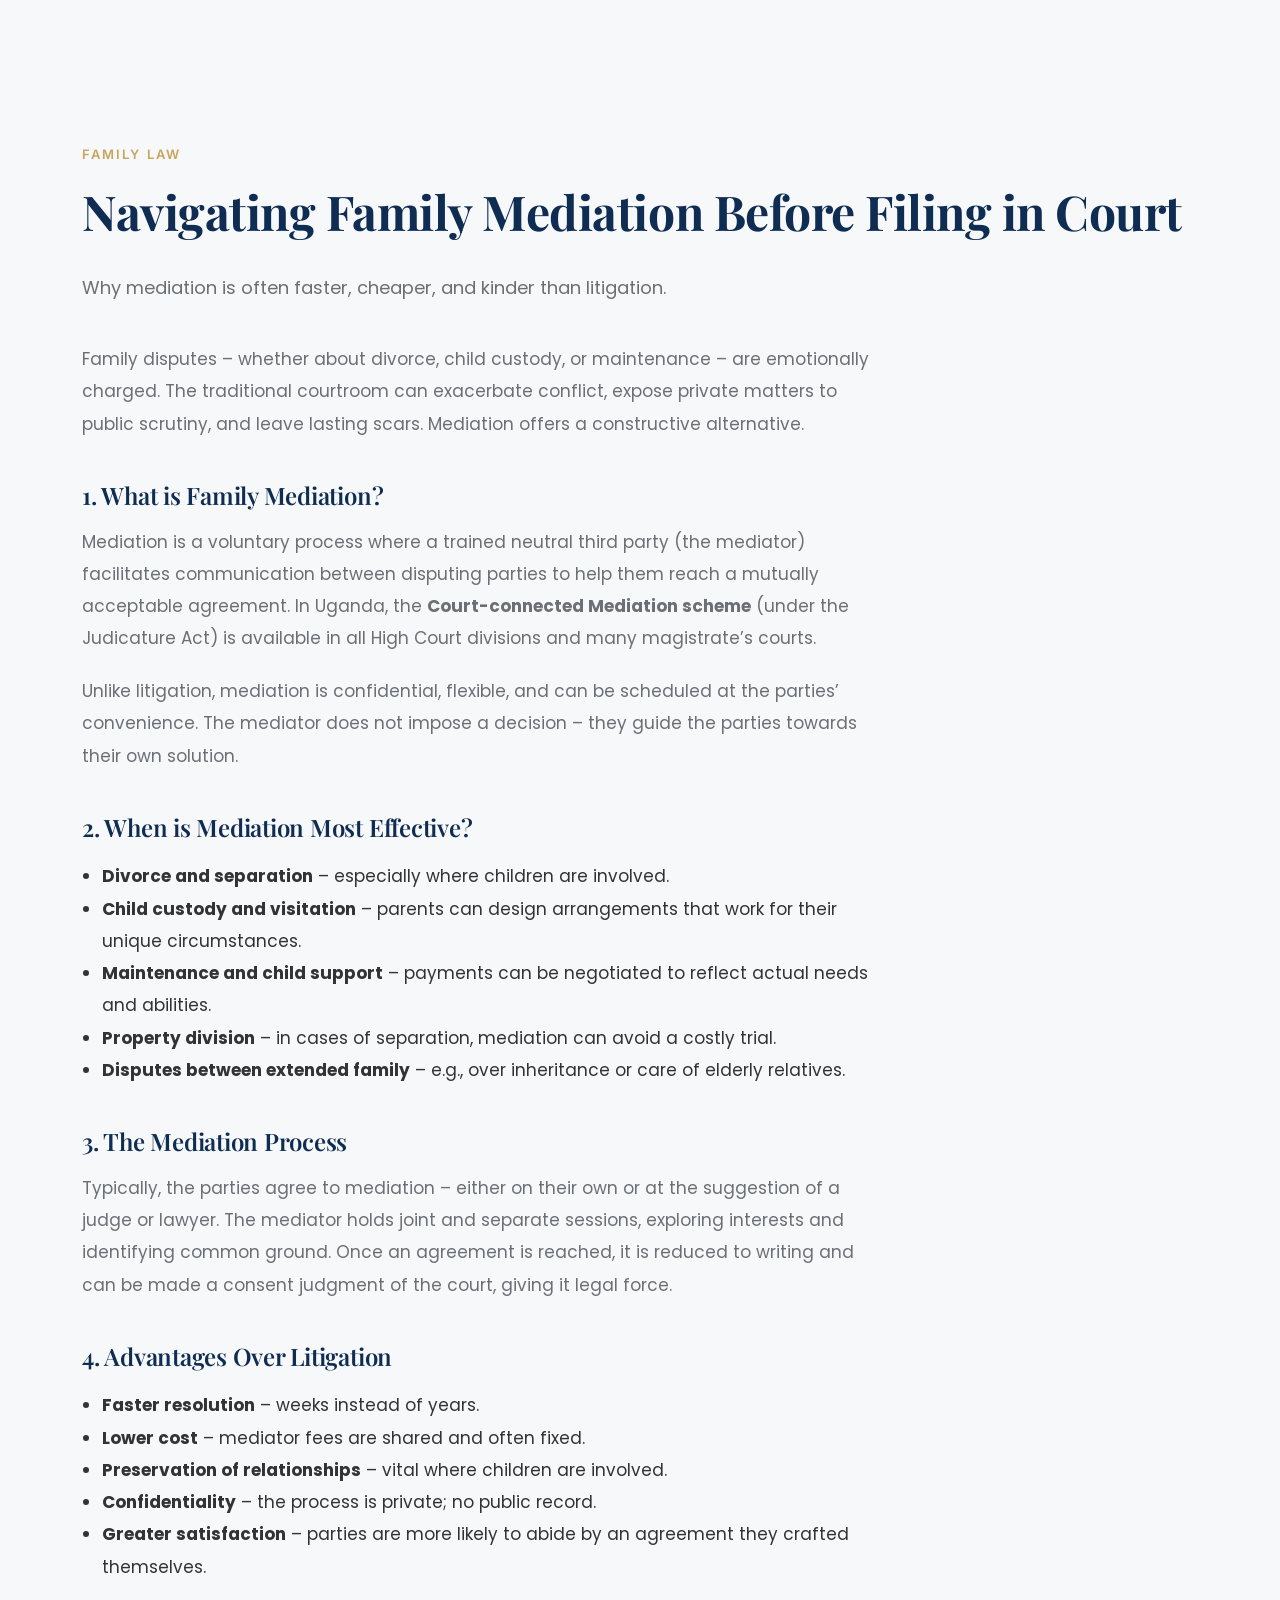
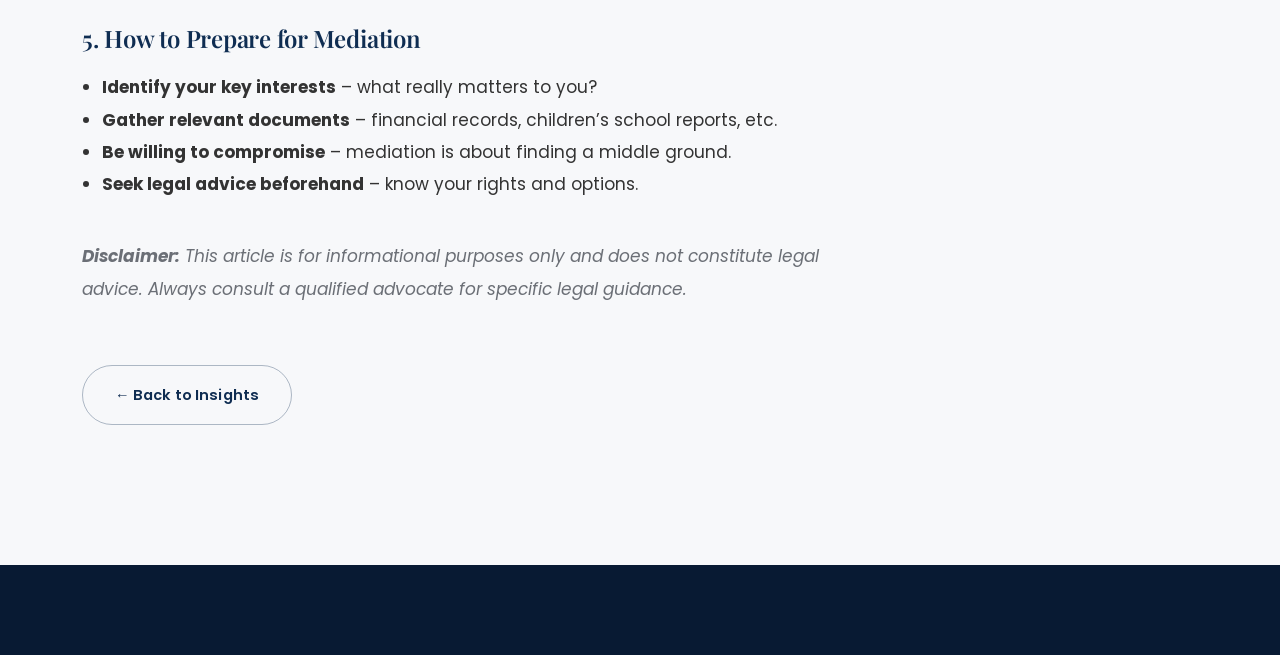
==== family-mediation.html @ be6ef664 "dealing with cache" ====
<!doctype html>
<html lang="en" data-theme="light">
  <head>
    <meta charset="UTF-8" />
    <meta name="viewport" content="width=device-width, initial-scale=1.0" />
    <title>Family Mediation in Uganda | Julient Tuhaise</title>
    <meta
      name="description"
      content="Why family mediation is often faster, cheaper, and kinder than litigation – insights from the Uganda Court-connected Mediation scheme."
    />

    <!-- Same head and CSS links -->
    <link rel="preconnect" href="https://fonts.googleapis.com" />
    <link rel="preconnect" href="https://fonts.gstatic.com" crossorigin />
    <link href="https://fonts.googleapis.com/css2?family=Playfair+Display:ital,wght@0,500;0,600;0,700;1,500&family=Poppins:wght@300;400;500;600;700&family=Inter:wght@500;600;700&display=swap" rel="stylesheet" />
    <link rel="stylesheet" href="css/style.css" />
    <link rel="stylesheet" href="css/animations.css" />
    <link rel="stylesheet" href="css/responsive.css" />
  </head>
  <body>
    <!-- Same header as index (copy from land-succession.html) -->
    <header class="site-header" id="siteHeader">
      <!-- ... same as previous pages ... -->
    </header>

    <main>
      <section class="section" style="padding-top: 140px;">
        <div class="container">
          <p class="eyebrow">Family Law</p>
          <h1 class="section-title">Navigating Family Mediation Before Filing in Court</h1>
          <p class="section-sub" style="max-width: 800px;">
            Why mediation is often faster, cheaper, and kinder than litigation.
          </p>

          <div style="max-width: 800px; margin: 40px 0; font-size: 17px; line-height: 1.9;">
            <p>
              Family disputes – whether about divorce, child custody, or maintenance – are emotionally charged. The traditional courtroom can exacerbate conflict, expose private matters to public scrutiny, and leave lasting scars. Mediation offers a constructive alternative.
            </p>

            <h2 style="font-size: 24px; margin-top: 40px;">1. What is Family Mediation?</h2>
            <p>
              Mediation is a voluntary process where a trained neutral third party (the mediator) facilitates communication between disputing parties to help them reach a mutually acceptable agreement. In Uganda, the <strong>Court-connected Mediation scheme</strong> (under the Judicature Act) is available in all High Court divisions and many magistrate’s courts.
            </p>
            <p>
              Unlike litigation, mediation is confidential, flexible, and can be scheduled at the parties’ convenience. The mediator does not impose a decision – they guide the parties towards their own solution.
            </p>

            <h2 style="font-size: 24px; margin-top: 40px;">2. When is Mediation Most Effective?</h2>
            <ul style="padding-left: 20px;">
              <li><strong>Divorce and separation</strong> – especially where children are involved.</li>
              <li><strong>Child custody and visitation</strong> – parents can design arrangements that work for their unique circumstances.</li>
              <li><strong>Maintenance and child support</strong> – payments can be negotiated to reflect actual needs and abilities.</li>
              <li><strong>Property division</strong> – in cases of separation, mediation can avoid a costly trial.</li>
              <li><strong>Disputes between extended family</strong> – e.g., over inheritance or care of elderly relatives.</li>
            </ul>

            <h2 style="font-size: 24px; margin-top: 40px;">3. The Mediation Process</h2>
            <p>
              Typically, the parties agree to mediation – either on their own or at the suggestion of a judge or lawyer. The mediator holds joint and separate sessions, exploring interests and identifying common ground. Once an agreement is reached, it is reduced to writing and can be made a consent judgment of the court, giving it legal force.
            </p>

            <h2 style="font-size: 24px; margin-top: 40px;">4. Advantages Over Litigation</h2>
            <ul style="padding-left: 20px;">
              <li><strong>Faster resolution</strong> – weeks instead of years.</li>
              <li><strong>Lower cost</strong> – mediator fees are shared and often fixed.</li>
              <li><strong>Preservation of relationships</strong> – vital where children are involved.</li>
              <li><strong>Confidentiality</strong> – the process is private; no public record.</li>
              <li><strong>Greater satisfaction</strong> – parties are more likely to abide by an agreement they crafted themselves.</li>
            </ul>

            <h2 style="font-size: 24px; margin-top: 40px;">5. How to Prepare for Mediation</h2>
            <ul style="padding-left: 20px;">
              <li><strong>Identify your key interests</strong> – what really matters to you?</li>
              <li><strong>Gather relevant documents</strong> – financial records, children’s school reports, etc.</li>
              <li><strong>Be willing to compromise</strong> – mediation is about finding a middle ground.</li>
              <li><strong>Seek legal advice beforehand</strong> – know your rights and options.</li>
            </ul>

            <p style="margin-top: 40px; font-style: italic;">
              <strong>Disclaimer:</strong> This article is for informational purposes only and does not constitute legal advice. Always consult a qualified advocate for specific legal guidance.
            </p>
          </div>

          <a href="index.html#insights" class="btn btn-outline" style="margin-top: 20px;">&larr; Back to Insights</a>
        </div>
      </section>
    </main>

    <!-- Same footer as index -->
    <footer class="site-footer">
      <!-- ... copy from land-succession.html ... -->
    </footer>

    <script src="js/app.js"></script>
    <script src="js/animations.js"></script>
    <script>
      document.getElementById("year").textContent = new Date().getFullYear();
    </script>
  </body>
</html>
---- css/style.css ----
/* ==========================================================================
   Josephine Nabirye Advocates — Design Tokens & Base
   ========================================================================== */

:root {
  /* Brand palette */
  --navy: #0f2d52;
  --navy-dark: #081a33;
  --navy-soft: #1c3d68;
  --gold: #c8a45d;
  --gold-light: #e3c98f;
  --white: #ffffff;
  --bg: #f7f8fa;
  --bg-alt: #efebe3;
  --text: #333333;
  --text-light: #6b6f76;
  --success: #2e7d32;

  --shadow-sm: 0 2px 10px rgba(15, 45, 82, 0.06);
  --shadow-md: 0 12px 30px rgba(15, 45, 82, 0.1);
  --shadow-lg: 0 24px 60px rgba(15, 45, 82, 0.16);

  --radius-sm: 6px;
  --radius-md: 12px;
  --radius-lg: 22px;

  --font-display: "Playfair Display", "Georgia", serif;
  --font-body: "Poppins", "Helvetica Neue", sans-serif;
  --font-num: "Inter", sans-serif;

  --ease: cubic-bezier(0.22, 0.61, 0.36, 1);
  --header-h: 84px;
}

[data-theme="dark"] {
  --navy: #0d1b2f;
  --bg: #0d1117;
  --bg-alt: #131a24;
  --white: #161c26;
  --text: #dfe3e8;
  --text-light: #97a0ab;
  --shadow-sm: 0 2px 10px rgba(0, 0, 0, 0.35);
  --shadow-md: 0 12px 30px rgba(0, 0, 0, 0.4);
  --shadow-lg: 0 24px 60px rgba(0, 0, 0, 0.5);
}

* {
  box-sizing: border-box;
}
html {
  scroll-behavior: smooth;
}

body {
  margin: 0;
  background: var(--bg);
  color: var(--text);
  font-family: var(--font-body);
  font-weight: 400;
  line-height: 1.8;
  -webkit-font-smoothing: antialiased;
  transition:
    background 0.35s var(--ease),
    color 0.35s var(--ease);
}

img {
  max-width: 100%;
  display: block;
}

a {
  color: inherit;
  text-decoration: none;
}

h1,
h2,
h3,
h4 {
  font-family: var(--font-display);
  color: var(--navy);
  margin: 0 0 0.6em;
  line-height: 1.3;
  font-weight: 600;
  letter-spacing: -0.01em;
}

[data-theme="dark"] h1,
[data-theme="dark"] h2,
[data-theme="dark"] h3,
[data-theme="dark"] h4 {
  color: var(--gold-light);
}

p {
  margin: 0 0 1.2em;
  color: var(--text-light);
  font-weight: 400;
}

.container {
  max-width: 1180px;
  margin: 0 auto;
  padding: 0 32px;
}

section.section {
  padding: 140px 0;
  position: relative;
}

.section-alt {
  background: var(--bg-alt);
}

.eyebrow {
  display: inline-block;
  font-family: var(--font-num);
  font-size: 13px;
  letter-spacing: 0.16em;
  text-transform: uppercase;
  color: var(--gold);
  font-weight: 600;
  margin-bottom: 14px;
}

.section-title {
  font-size: clamp(32px, 3.8vw, 48px);
  font-weight: 700;
}
.section-sub {
  max-width: 680px;
  font-size: 18px;
  line-height: 1.75;
}

.center {
  text-align: center;
  margin-left: auto;
  margin-right: auto;
}

/* ============ Buttons ============ */
.btn {
  display: inline-flex;
  align-items: center;
  justify-content: center;
  gap: 8px;
  padding: 16px 32px;
  border-radius: 999px;
  font-family: var(--font-body);
  font-weight: 600;
  font-size: 14.5px;
  letter-spacing: 0.01em;
  border: 1px solid transparent;
  cursor: pointer;
  transition:
    transform 0.3s var(--ease),
    box-shadow 0.3s var(--ease),
    background 0.3s var(--ease),
    color 0.3s var(--ease);
  position: relative;
  overflow: hidden;
}
.btn-gold {
  background: linear-gradient(135deg, #d4b469, var(--gold-light));
  color: var(--navy-dark);
  box-shadow: 0 4px 16px rgba(200, 164, 93, 0.28);
}
.btn-gold:hover {
  transform: translateY(-3px);
  box-shadow: 0 8px 28px rgba(200, 164, 93, 0.36);
}
.btn-outline {
  background: transparent;
  border-color: rgba(15, 45, 82, 0.32);
  color: var(--navy);
}
[data-theme="dark"] .btn-outline {
  color: var(--gold-light);
  border-color: rgba(200, 164, 93, 0.5);
}
.btn-outline:hover {
  border-color: #d4b469;
  color: #d4b469;
  transform: translateY(-3px);
  background: rgba(212, 180, 105, 0.08);
}
.btn-ghost {
  background: transparent;
  color: var(--text-light);
  border: none;
}
.btn-small {
  padding: 10px 20px;
  font-size: 13px;
}
.btn-full {
  width: 100%;
}

/* ripple */
.btn::after {
  content: "";
  position: absolute;
  width: 10px;
  height: 10px;
  background: rgba(255, 255, 255, 0.5);
  border-radius: 50%;
  transform: scale(0);
  opacity: 0;
  top: var(--ry, 50%);
  left: var(--rx, 50%);
  translate: -50% -50%;
}
.btn:active::after {
  transform: scale(18);
  opacity: 1;
  transition: 0s;
}
.btn::after {
  transition:
    transform 0.6s var(--ease),
    opacity 0.6s var(--ease);
}

/* ============ Placeholder imagery (fallback) ============ */
.img-placeholder {
  position: relative;
  background:
    repeating-linear-gradient(
      135deg,
      rgba(15, 45, 82, 0.05) 0 12px,
      rgba(15, 45, 82, 0.02) 12px 24px
    ),
    var(--white);
  border: 1px dashed rgba(15, 45, 82, 0.22);
  border-radius: var(--radius-md);
  display: flex;
  align-items: center;
  justify-content: center;
  color: rgba(15, 45, 82, 0.32);
  overflow: hidden;
  min-height: 160px;
}
[data-theme="dark"] .img-placeholder {
  border-color: rgba(200, 164, 93, 0.28);
  color: rgba(200, 164, 93, 0.35);
}
.img-placeholder::before {
  content: attr(data-label);
  position: absolute;
  bottom: 10px;
  left: 12px;
  right: 12px;
  font-family: var(--font-num);
  font-size: 11px;
  letter-spacing: 0.04em;
  color: rgba(15, 45, 82, 0.55);
  background: rgba(255, 255, 255, 0.75);
  padding: 4px 8px;
  border-radius: 4px;
  backdrop-filter: blur(3px);
}
[data-theme="dark"] .img-placeholder::before {
  background: rgba(0, 0, 0, 0.45);
  color: var(--gold-light);
}

/* ============ Preloader ============ */
.preloader {
  position: fixed;
  inset: 0;
  z-index: 9999;
  background: var(--navy);
  display: flex;
  flex-direction: column;
  align-items: center;
  justify-content: center;
  gap: 22px;
  transition:
    opacity 0.6s var(--ease),
    visibility 0.6s var(--ease);
}
.preloader.hidden {
  opacity: 0;
  visibility: hidden;
  pointer-events: none;
}
.seal-ring {
  stroke-dasharray: 330;
  stroke-dashoffset: 330;
  animation: draw 1.6s var(--ease) forwards;
}
.seal-ring-inner {
  stroke-dasharray: 264;
  stroke-dashoffset: 264;
  animation: draw 1.6s var(--ease) 0.3s forwards;
}
.seal-mono {
  fill: var(--gold);
  font-family: var(--font-display);
  font-size: 26px;
}
@keyframes draw {
  to {
    stroke-dashoffset: 0;
  }
}
.preloader-label {
  color: var(--gold-light);
  font-family: var(--font-num);
  font-size: 12px;
  letter-spacing: 0.22em;
  text-transform: uppercase;
  margin: 0;
}

/* ============ Custom cursor ============ */
.cursor-dot,
.cursor-ring {
  position: fixed;
  top: 0;
  left: 0;
  pointer-events: none;
  z-index: 9998;
  border-radius: 50%;
  transform: translate(-50%, -50%);
}
.cursor-dot {
  width: 6px;
  height: 6px;
  background: var(--gold);
}
.cursor-ring {
  width: 32px;
  height: 32px;
  border: 1px solid var(--gold);
  transition:
    width 0.2s var(--ease),
    height 0.2s var(--ease),
    opacity 0.2s var(--ease);
  opacity: 0.6;
}
.cursor-ring.grow {
  width: 54px;
  height: 54px;
  opacity: 0.9;
}
@media (hover: none), (pointer: coarse) {
  .cursor-dot,
  .cursor-ring {
    display: none;
  }
}

/* ============ Scroll progress ============ */
.scroll-progress {
  position: fixed;
  top: 0;
  left: 0;
  height: 3px;
  width: 0%;
  background: linear-gradient(90deg, var(--gold), var(--gold-light));
  z-index: 9997;
}

/* ============ Cookie banner ============ */
.cookie-banner {
  position: fixed;
  bottom: 24px;
  left: 24px;
  right: 24px;
  max-width: 460px;
  background: var(--navy);
  color: #dfe6ef;
  padding: 20px 22px;
  border-radius: var(--radius-md);
  box-shadow: var(--shadow-lg);
  z-index: 9500;
  transform: translateY(140%);
  transition: transform 0.5s var(--ease);
}
.cookie-banner.show {
  transform: translateY(0);
}
.cookie-banner p {
  color: #c6d0dc;
  font-size: 13.5px;
  margin-bottom: 14px;
}
.cookie-actions {
  display: flex;
  gap: 10px;
  justify-content: flex-end;
}
.cookie-actions .btn-ghost {
  color: #9fb0c4;
}

/* ============ Header ============ */
.site-header {
  position: fixed;
  top: 0;
  left: 0;
  right: 0;
  z-index: 900;
  background: transparent;
  transition:
    background 0.4s var(--ease),
    box-shadow 0.4s var(--ease),
    padding 0.4s var(--ease);
  padding: 14px 0;
}
.site-header.scrolled {
  background: rgba(247, 248, 250, 0.72);
  backdrop-filter: blur(14px) saturate(160%);
  -webkit-backdrop-filter: blur(14px) saturate(160%);
  box-shadow: 0 1px 0 rgba(15, 45, 82, 0.08);
  padding: 8px 0;
}
[data-theme="dark"] .site-header.scrolled {
  background: rgba(13, 17, 23, 0.72);
}

.header-inner {
  display: flex;
  align-items: center;
  justify-content: space-between;
  gap: 20px;
}
.brand {
  display: flex;
  align-items: center;
  gap: 12px;
}
.brand-mono {
  fill: var(--navy);
  font-family: var(--font-display);
  font-size: 12px;
}
.brand-text {
  display: flex;
  flex-direction: column;
  line-height: 1.25;
}
.brand-text strong {
  font-family: var(--font-display);
  font-size: 17px;
  color: var(--navy);
}
[data-theme="dark"] .brand-text strong {
  color: var(--gold-light);
}
.brand-text em {
  font-style: normal;
  font-size: 11px;
  letter-spacing: 0.06em;
  color: var(--gold);
  text-transform: uppercase;
}

.main-nav ul {
  display: flex;
  gap: 28px;
  list-style: none;
  margin: 0;
  padding: 0;
}
.nav-link {
  font-size: 14px;
  font-weight: 500;
  color: var(--navy);
  position: relative;
  padding: 6px 0;
}
[data-theme="dark"] .nav-link {
  color: #dfe6ef;
}
.nav-link::after {
  content: "";
  position: absolute;
  left: 0;
  bottom: 0;
  height: 2px;
  width: 0;
  background: var(--gold);
  transition: width 0.3s var(--ease);
}
.nav-link:hover::after,
.nav-link.active::after {
  width: 100%;
}
.nav-link.active {
  color: var(--gold);
}

.header-actions {
  display: flex;
  align-items: center;
  gap: 14px;
}
.theme-toggle {
  background: none;
  border: 1px solid rgba(15, 45, 82, 0.2);
  color: var(--navy);
  width: 38px;
  height: 38px;
  border-radius: 50%;
  cursor: pointer;
  display: flex;
  align-items: center;
  justify-content: center;
  transition:
    border-color 0.3s,
    color 0.3s;
}
[data-theme="dark"] .theme-toggle {
  color: var(--gold-light);
  border-color: rgba(200, 164, 93, 0.35);
}
.theme-toggle:hover {
  border-color: var(--gold);
  color: var(--gold);
}
.icon-moon {
  display: none;
}
[data-theme="dark"] .icon-sun {
  display: none;
}
[data-theme="dark"] .icon-moon {
  display: block;
}

.nav-toggle {
  display: none;
  width: 34px;
  height: 26px;
  background: none;
  border: none;
  cursor: pointer;
  flex-direction: column;
  justify-content: space-between;
  padding: 0;
}
.nav-toggle span {
  display: block;
  height: 2px;
  background: var(--navy);
  border-radius: 2px;
  transition:
    transform 0.3s var(--ease),
    opacity 0.3s var(--ease);
}
[data-theme="dark"] .nav-toggle span {
  background: var(--gold-light);
}

/* ============ Hero ============ */
.hero {
  position: relative;
  min-height: 100vh;
  display: flex;
  flex-direction: column;
  justify-content: center;
  padding-top: var(--header-h);
  overflow: hidden;
  background: var(--navy);
}
.hero-bg {
  position: absolute;
  inset: 0;
  z-index: 0;
}
.hero-bg canvas {
  width: 100%;
  height: 100%;
  display: block;
}
.hero-bg-gradient {
  position: absolute;
  inset: 0;
  background: linear-gradient(
    180deg,
    rgba(8, 26, 51, 0.35) 0%,
    rgba(8, 26, 51, 0.85) 70%,
    var(--navy-dark) 100%
  );
}
.hero-inner {
  position: relative;
  z-index: 1;
  display: grid;
  grid-template-columns: 1.15fr 0.85fr;
  gap: 70px;
  align-items: center;
  padding-top: 50px;
  padding-bottom: 100px;
}
.hero-copy .eyebrow {
  color: var(--gold-light);
}
.hero-title {
  color: var(--white);
  font-size: clamp(40px, 5.5vw, 64px);
  margin-bottom: 28px;
  line-height: 1.25;
  font-weight: 700;
}
.hero-title .line {
  display: block;
}
.hero-title em {
  color: #f0d99a;
  font-style: italic;
  font-weight: 700;
}
.hero-sub {
  color: #d9e2eb;
  max-width: 520px;
  font-size: 18px;
  line-height: 1.8;
}
.hero-actions {
  display: flex;
  gap: 18px;
  margin-top: 38px;
  flex-wrap: wrap;
}
.hero-actions .btn-outline {
  color: var(--white);
  border-color: rgba(255, 255, 255, 0.35);
}
.hero-actions .btn-outline:hover {
  color: var(--gold);
  border-color: var(--gold);
}

.hero-portrait {
  position: relative;
  display: flex;
  justify-content: center;
}
.portrait-frame {
  width: 100%;
  max-width: 340px;
  aspect-ratio: 4/5;
  border-radius: var(--radius-lg);
  padding: 10px;
  background: linear-gradient(
    160deg,
    rgba(255, 255, 255, 0.16),
    rgba(255, 255, 255, 0.02)
  );
  border: 1px solid rgba(255, 255, 255, 0.18);
  backdrop-filter: blur(6px);
}
.portrait-image {
  width: 100%;
  height: 100%;
  object-fit: cover;
  border-radius: calc(var(--radius-lg) - 8px);
  display: block;
}
.portrait-badge {
  position: absolute;
  bottom: -10px;
  left: -10px;
  background: var(--white);
  color: var(--navy);
  border-radius: var(--radius-md);
  padding: 16px 20px;
  box-shadow: var(--shadow-lg);
  display: flex;
  flex-direction: column;
  line-height: 1.1;
}
.badge-num {
  font-family: var(--font-num);
  font-size: 26px;
  font-weight: 700;
  color: var(--gold);
}
.badge-label {
  font-size: 12px;
  color: var(--text-light);
  letter-spacing: 0.02em;
}

.hero-stats {
  position: relative;
  z-index: 1;
  background: var(--navy-dark);
  border-top: 1px solid rgba(255, 255, 255, 0.08);
  border-bottom: 1px solid rgba(255, 255, 255, 0.05);
    box-shadow: inset 0 4px 20px rgba(0, 0, 0, 0.2);
}
.stats-grid {
  display: grid;
  grid-template-columns: repeat(4, 1fr);
  padding: 30px 32px;
  gap: 20px;
}
.stat {
  text-align: center;
}
.stat-num {
  display: block;
  font-family: var(--font-num);
  font-size: clamp(32px, 4.5vw, 44px);
  font-weight: 700;
  color: #f0d99a;
  text-shadow: 0 0 25px rgba(200, 164, 93, 0.12);
  letter-spacing: 0.02em;
}
.stat-label {
  font-size: 13px;
  color: rgba(255, 255, 255, 0.8);
  letter-spacing: 0.05em;
  font-weight: 400;
  margin-top: 4px;
}

.scroll-indicator {
  position: absolute;
  bottom: 96px;
  left: 50%;
  transform: translateX(-50%);
  z-index: 1;
  display: flex;
  flex-direction: column;
  align-items: center;
  gap: 10px;
  color: #cfd9e5;
  font-size: 11px;
  letter-spacing: 0.18em;
  text-transform: uppercase;
}
.scroll-indicator-line {
  width: 1px;
  height: 34px;
  background: linear-gradient(var(--gold), transparent);
  animation: scrollLine 1.8s infinite;
}
@keyframes scrollLine {
  0% {
    opacity: 0;
    transform: scaleY(0.3);
    transform-origin: top;
  }
  50% {
    opacity: 1;
    transform: scaleY(1);
    transform-origin: top;
  }
  100% {
    opacity: 0;
    transform: scaleY(0.3);
    transform-origin: bottom;
  }
}

/* ============ Divider ============ */
.divider {
  padding: 6px 0;
  display: flex;
  justify-content: center;
  background: var(--bg);
}
.divider svg {
  width: 220px;
  height: 22px;
}

/* ============ About ============ */
.about-grid {
  display: grid;
  grid-template-columns: 0.8fr 1.2fr;
  gap: 80px;
  align-items: center;
}
.about-visual {
  position: relative;
}
.about-image {
  width: 100%;
  height: auto;
  aspect-ratio: 4/5;
  object-fit: cover;
  border-radius: var(--radius-lg);
  box-shadow: var(--shadow-md);
}
.about-visual-accent {
  position: absolute;
  width: 70%;
  height: 70%;
  top: -24px;
  right: -24px;
  z-index: -1;
  border: 1.5px solid var(--gold);
  border-radius: var(--radius-lg);
}
.about-values {
  display: flex;
  flex-direction: column;
  gap: 12px;
  margin: 24px 0;
}
.value-pill {
  background: var(--white);
  border-left: 4px solid #d4b469;
  padding: 16px 22px;
  border-radius: var(--radius-sm);
  box-shadow: 0 2px 8px rgba(15, 45, 82, 0.06);
  font-size: 15px;
  color: var(--text);
  line-height: 1.6;
  transition: all 0.3s var(--ease);
}
.value-pill:hover {
  box-shadow: 0 4px 16px rgba(15, 45, 82, 0.1);
  transform: translateX(4px);
}
.value-pill span {
  display: block;
  font-family: var(--font-num);
  font-size: 10.5px;
  letter-spacing: 0.12em;
  text-transform: uppercase;
  color: #d4b469;
  margin-bottom: 6px;
  font-weight: 600;
}

/* Institutional Experience */
.institution-list {
  display: flex;
  flex-wrap: wrap;
  gap: 10px 16px;
  list-style: none;
  padding: 0;
  margin: 20px 0 28px;
}
.institution-list li {
  font-size: 14px;
  font-weight: 500;
  color: var(--text);
  background: var(--white);
  padding: 8px 18px;
  border-radius: 999px;
  border: 1px solid rgba(200, 164, 93, 0.25);
  box-shadow: var(--shadow-sm);
  transition: all 0.2s var(--ease);
}
.institution-list li:hover {
  border-color: var(--gold);
  background: rgba(200, 164, 93, 0.06);
}
[data-theme="dark"] .institution-list li {
  background: rgba(255,255,255,0.06);
  color: #dfe3e8;
}

/* Professional Timeline (clean CV style) */
.about-timeline {
  margin-top: 10px;
  padding-top: 0;
  border-top: none;
}

.timeline-group-title {
  font-family: var(--font-num);
  font-size: 11px;
  letter-spacing: 0.15em;
  text-transform: uppercase;
  color: var(--gold);
  margin: 0 0 14px 0;
  padding-bottom: 8px;
  border-bottom: 1.5px solid rgba(200, 164, 93, 0.25);
  font-weight: 600;
}

.timeline-item {
  display: flex;
  align-items: baseline;
  padding: 11px 0;
  border-bottom: 1px solid rgba(15, 45, 82, 0.06);
}
.timeline-item:last-of-type {
  border-bottom: none;
}

.timeline-year {
  font-family: var(--font-num);
  font-weight: 700;
  font-size: 15px;
  color: var(--gold);
  min-width: 140px;
  flex-shrink: 0;
  letter-spacing: 0.02em;
}
[data-theme="dark"] .timeline-year {
  color: var(--gold-light);
}

.timeline-desc {
  font-size: 15px;
  color: var(--text);
  font-weight: 500;
  line-height: 1.6;
}
[data-theme="dark"] .timeline-desc {
  color: #dfe3e8;
}

@media (max-width: 600px) {
  .timeline-item {
    flex-direction: column;
    align-items: flex-start;
    gap: 3px;
    padding: 14px 0;
  }
  .timeline-year {
    min-width: auto;
    font-size: 14px;
  }
}

/* ============ Practice Areas ============ */
.practice-grid {
  display: grid;
  grid-template-columns: repeat(auto-fit, minmax(260px, 1fr));
  gap: 26px;
  margin-top: 56px;
}
.practice-card {
  background: var(--white);
  border-radius: var(--radius-md);
  padding: 38px 32px;
  box-shadow: 0 2px 12px rgba(15, 45, 82, 0.05);
  border: 1px solid rgba(15, 45, 82, 0.08);
  transition:
    transform 0.3s var(--ease),
    box-shadow 0.3s var(--ease),
    border-color 0.3s var(--ease),
    background 0.3s var(--ease);
}
.practice-card:hover {
  transform: translateY(-6px);
  box-shadow: 0 8px 32px rgba(15, 45, 82, 0.12);
  border-color: rgba(200, 164, 93, 0.35);
  background: rgba(200, 164, 93, 0.02);
}
.practice-icon {
  display: inline-flex;
  width: 56px;
  height: 56px;
  align-items: center;
  justify-content: center;
  border-radius: 50%;
  background: rgba(200, 164, 93, 0.14);
  color: #d4b469;
  margin-bottom: 20px;
  transition: all 0.3s var(--ease);
}
.practice-card:hover .practice-icon {
  background: rgba(200, 164, 93, 0.24);
  transform: scale(1.08);
}
.practice-icon svg {
  width: 26px;
  height: 26px;
}
.practice-card h3 {
  font-size: 20px;
  font-weight: 700;
}
.practice-card p {
  font-size: 15px;
  margin-bottom: 20px;
  line-height: 1.7;
}
.card-link {
  color: var(--navy);
  font-weight: 600;
  font-size: 14px;
  display: inline-flex;
  align-items: center;
  gap: 6px;
}
[data-theme="dark"] .card-link {
  color: var(--gold-light);
}
.card-link span {
  transition: transform 0.3s var(--ease);
}
.card-link:hover span {
  transform: translateX(4px);
}

/* ============ Why choose ============ */
.why-grid {
  display: grid;
  grid-template-columns: repeat(auto-fit, minmax(240px, 1fr));
  gap: 24px;
  margin-top: 50px;
}
.why-card {
  padding: 28px 6px;
  border-bottom: 1px solid rgba(15, 45, 82, 0.1);
}
.why-icon {
  font-family: var(--font-num);
  color: var(--gold);
  font-size: 13px;
  font-weight: 700;
  letter-spacing: 0.08em;
}
.why-card h3 {
  margin-top: 10px;
  font-size: 19px;
}
.why-card p {
  font-size: 14.5px;
  margin-bottom: 0;
}

/* ============ Career Timeline ============ */
.timeline {
  position: relative;
  max-width: 900px;
  margin: 56px auto 0;
}
.timeline::before {
  content: "";
  position: absolute;
  left: 50%;
  top: 0;
  bottom: 0;
  width: 1px;
  background: rgba(15, 45, 82, 0.16);
  transform: translateX(-50%);
}
.timeline-item-lg {
  position: relative;
  width: 50%;
  padding: 0 46px 56px;
}
.timeline-item-lg.left {
  left: 0;
  text-align: right;
}
.timeline-item-lg.right {
  left: 50%;
  text-align: left;
}
.timeline-dot {
  position: absolute;
  top: 4px;
  width: 12px;
  height: 12px;
  background: var(--gold);
  border-radius: 50%;
  box-shadow: 0 0 0 5px var(--bg-alt);
}
.timeline-item-lg.left .timeline-dot {
  right: -6px;
}
.timeline-item-lg.right .timeline-dot {
  left: -6px;
}
.timeline-content h3 {
  font-size: 18px;
  margin: 4px 0 8px;
}
.timeline-content p {
  font-size: 14px;
  margin: 0;
}

/* ============ Gallery ============ */
.gallery-filters {
  display: flex;
  gap: 10px;
  flex-wrap: wrap;
  margin: 40px 0 40px;
}
.filter-btn {
  background: none;
  border: 1px solid rgba(15, 45, 82, 0.2);
  color: var(--text-light);
  padding: 9px 20px;
  border-radius: 999px;
  font-size: 13.5px;
  cursor: pointer;
  transition: all 0.3s var(--ease);
  font-family: var(--font-body);
}
.filter-btn:hover {
  border-color: var(--gold);
  color: var(--gold);
}
.filter-btn.active {
  background: var(--navy);
  color: var(--white);
  border-color: var(--navy);
}
.gallery-grid {
  display: grid;
  grid-template-columns: repeat(3, 1fr);
  gap: 20px;
}
.gallery-item {
  border-radius: var(--radius-md);
  overflow: hidden;
  cursor: pointer;
}
.gallery-placeholder {
  aspect-ratio: 4/3;
  border-radius: var(--radius-md);
  transition: transform 0.5s var(--ease);
}
.gallery-item:hover .gallery-placeholder {
  transform: scale(1.04);
}
.gallery-item.hide {
  display: none;
}

.lightbox {
  position: fixed;
  inset: 0;
  background: rgba(8, 15, 26, 0.92);
  z-index: 9600;
  display: flex;
  align-items: center;
  justify-content: center;
  opacity: 0;
  visibility: hidden;
  transition:
    opacity 0.35s var(--ease),
    visibility 0.35s var(--ease);
}
.lightbox.open {
  opacity: 1;
  visibility: visible;
}
.lightbox-content {
  max-width: 640px;
  width: 90%;
  text-align: center;
}
.lightbox-placeholder {
  aspect-ratio: 4/3;
  border-radius: var(--radius-md);
}
.lightbox-content p {
  color: #dfe6ef;
  margin-top: 16px;
}
.lightbox-close {
  position: absolute;
  top: 26px;
  right: 32px;
  background: none;
  border: none;
  color: var(--white);
  font-size: 34px;
  cursor: pointer;
  line-height: 1;
}

/* ============ Testimonials ============ */
.testimonial-slider {
  max-width: 780px;
  margin: 56px auto 0;
  text-align: center;
  position: relative;
}
.testimonial-track {
  position: relative;
  min-height: 240px;
}
.testimonial-slide {
  position: absolute;
  inset: 0;
  opacity: 0;
  transform: translateY(14px);
  transition:
    opacity 0.5s var(--ease),
    transform 0.5s var(--ease);
  pointer-events: none;
}
.testimonial-slide.active {
  opacity: 1;
  transform: translateY(0);
  pointer-events: auto;
  position: relative;
}
.stars {
  color: #d4b469;
  letter-spacing: 4px;
  margin-bottom: 18px;
  font-size: 18px;
}
.testimonial-slide p {
  font-family: var(--font-display);
  font-style: italic;
  font-size: 22px;
  color: var(--navy);
  line-height: 1.65;
  font-weight: 500;
}
[data-theme="dark"] .testimonial-slide p {
  color: #e6ecf3;
}
.testimonial-author {
  display: flex;
  align-items: center;
  justify-content: center;
  gap: 14px;
  margin-top: 28px;
}
.avatar-placeholder {
  width: 50px;
  height: 50px;
  border-radius: 50%;
  min-height: 0;
  border: 2px solid rgba(200, 164, 93, 0.3);
}
.testimonial-author div {
  text-align: left;
  font-size: 14px;
}
.testimonial-author strong {
  display: block;
  color: var(--navy);
  font-weight: 600;
}
[data-theme="dark"] .testimonial-author strong {
  color: var(--gold-light);
}
.testimonial-author span {
  color: var(--text-light);
  font-size: 13px;
}
.testimonial-dots {
  display: flex;
  justify-content: center;
  gap: 8px;
  margin-top: 32px;
}
.testimonial-dots button {
  width: 9px;
  height: 9px;
  border-radius: 50%;
  border: 1px solid rgba(15, 45, 82, 0.15);
  background: rgba(15, 45, 82, 0.1);
  cursor: pointer;
  padding: 0;
  transition: all 0.3s var(--ease);
}
.testimonial-dots button:hover {
  background: rgba(200, 164, 93, 0.3);
  border-color: rgba(200, 164, 93, 0.5);
}
.testimonial-dots button.active {
  background: #d4b469;
  border-color: #d4b469;
  width: 26px;
  border-radius: 5px;
}

/* ============ Insights ============ */
.insights-search {
  margin: 34px 0 40px;
}
.insights-search input {
  width: 100%;
  max-width: 500px;
  padding: 14px 22px;
  border-radius: 999px;
  border: 1px solid rgba(15, 45, 82, 0.16);
  font-family: var(--font-body);
  font-size: 15px;
  background: var(--white);
  color: var(--text);
  transition: all 0.3s var(--ease);
}
.insights-search input::placeholder {
  color: var(--text-light);
}
.insights-search input:focus {
  outline: none;
  border-color: #d4b469;
  box-shadow: 0 0 0 3px rgba(212, 180, 105, 0.1);
}
.insights-grid {
  display: grid;
  grid-template-columns: repeat(auto-fit, minmax(280px, 1fr));
  gap: 28px;
}
.insight-card {
  background: var(--white);
  border-radius: var(--radius-md);
  overflow: hidden;
  box-shadow: 0 2px 12px rgba(15, 45, 82, 0.06);
  transition:
    box-shadow 0.3s var(--ease),
    transform 0.3s var(--ease);
  border: 1px solid rgba(15, 45, 82, 0.06);
}
.insight-card:hover {
  box-shadow: 0 8px 28px rgba(15, 45, 82, 0.1);
  transform: translateY(-5px);
}
.insight-placeholder {
  border-radius: 0;
  aspect-ratio: 16/10;
  border: none;
}
.insight-card .insight-cat {
  display: inline-block;
  margin: 22px 24px 0;
  font-family: var(--font-num);
  font-size: 11.5px;
  letter-spacing: 0.12em;
  text-transform: uppercase;
  color: #d4b469;
  font-weight: 600;
}
.insight-card h3 {
  font-size: 19px;
  margin: 12px 24px 10px;
  font-weight: 700;
}
.insight-card p {
  font-size: 15px;
  margin: 0 24px 18px;
  line-height: 1.6;
}
.insight-card .card-link {
  margin: 0 24px 24px;
}
.insights-empty {
  text-align: center;
  margin-top: 30px;
}

/* ============ FAQ ============ */
.faq-wrap {
  max-width: 800px;
}
.accordion-item {
  border-bottom: 1px solid rgba(15, 45, 82, 0.14);
}
.accordion-trigger {
  width: 100%;
  display: flex;
  justify-content: space-between;
  align-items: center;
  background: none;
  border: none;
  padding: 24px 4px;
  cursor: pointer;
  font-family: var(--font-display);
  font-size: 18px;
  font-weight: 600;
  color: var(--navy);
  text-align: left;
  transition: color 0.3s var(--ease);
}
[data-theme="dark"] .accordion-trigger {
  color: var(--gold-light);
}
.accordion-trigger:hover {
  color: #d4b469;
}
.accordion-icon {
  font-size: 24px;
  color: #d4b469;
  transition: transform 0.3s var(--ease);
  font-family: var(--font-body);
  font-weight: 700;
}
.accordion-trigger[aria-expanded="true"] .accordion-icon {
  transform: rotate(45deg);
}
.accordion-panel {
  max-height: 0;
  overflow: hidden;
  transition: max-height 0.4s var(--ease);
}
.accordion-panel p {
  padding: 0 4px 24px;
  font-size: 15.5px;
  margin: 0;
  line-height: 1.75;
}

/* ============ Contact ============ */
.contact-grid {
  display: grid;
  grid-template-columns: 0.9fr 1.1fr;
  gap: 70px;
  margin-bottom: 60px;
}
.contact-list {
  list-style: none;
  padding: 0;
  margin: 30px 0;
  display: flex;
  flex-direction: column;
  gap: 24px;
}
.contact-list li {
  display: flex;
  gap: 18px;
  align-items: flex-start;
}
.contact-icon {
  width: 48px;
  height: 48px;
  flex-shrink: 0;
  border-radius: 50%;
  background: rgba(200, 164, 93, 0.14);
  color: #d4b469;
  display: flex;
  align-items: center;
  justify-content: center;
  transition: all 0.3s var(--ease);
}
.contact-list li:hover .contact-icon {
  background: rgba(200, 164, 93, 0.28);
  transform: scale(1.1);
}
.contact-icon svg {
  width: 20px;
  height: 20px;
}
.contact-list strong {
  display: block;
  color: var(--navy);
  font-size: 15px;
  font-weight: 600;
  margin-bottom: 4px;
}
[data-theme="dark"] .contact-list strong {
  color: var(--gold-light);
}
.contact-list span {
  color: var(--text-light);
  font-size: 15px;
}
.social-row {
  display: block;
  padding: 16px 0 0;
  margin-top: 10px;
}
.social-icon {
  width: 42px;
  height: 42px;
  border-radius: 50%;
  border: 1.5px solid rgba(15, 45, 82, 0.15);
  display: inline-flex;
  align-items: center;
  justify-content: center;
  color: var(--navy);
  transition: all 0.3s var(--ease);
  background: var(--white);
}
[data-theme="dark"] .social-icon {
  color: var(--gold-light);
  border-color: rgba(200, 164, 93, 0.35);
  background: rgba(200, 164, 93, 0.08);
}
.social-icon svg {
  width: 17px;
  height: 17px;
}
.social-icon:hover {
  background: #d4b469;
  border-color: #d4b469;
  color: var(--white);
  transform: translateY(-3px);
  box-shadow: 0 4px 12px rgba(212, 180, 105, 0.3);
}
.social-icon.small {
  width: 36px;
  height: 36px;
}

.contact-form-wrap {
  background: var(--white);
  border-radius: var(--radius-lg);
  padding: 44px;
  box-shadow: 0 4px 24px rgba(15, 45, 82, 0.08);
  border: 1px solid rgba(15, 45, 82, 0.06);
}
.form-row {
  display: grid;
  grid-template-columns: 1fr 1fr;
  gap: 18px;
}
.form-field {
  margin-bottom: 18px;
}
.form-field label {
  display: block;
  font-size: 13px;
  font-weight: 500;
  color: var(--navy);
  margin-bottom: 7px;
}
[data-theme="dark"] .form-field label {
  color: var(--gold-light);
}
.form-field input,
.form-field select,
.form-field textarea {
  width: 100%;
  padding: 13px 16px;
  border-radius: var(--radius-sm);
  border: 1px solid rgba(15, 45, 82, 0.16);
  font-family: var(--font-body);
  font-size: 15px;
  background: var(--white);
  color: var(--text);
  transition: all 0.3s var(--ease);
}
.form-field input::placeholder,
.form-field textarea::placeholder {
  color: var(--text-light);
}
.form-field input:focus,
.form-field select:focus,
.form-field textarea:focus {
  outline: none;
  border-color: #d4b469;
  box-shadow: 0 0 0 3px rgba(212, 180, 105, 0.1);
}
.form-field.invalid input,
.form-field.invalid textarea {
  border-color: #e74c3c;
  box-shadow: 0 0 0 3px rgba(231, 76, 60, 0.1);
}
.field-error {
  display: block;
  color: #c0392b;
  font-size: 12px;
  margin-top: 5px;
  min-height: 14px;
}
.form-success {
  color: var(--success);
  font-size: 14px;
  margin-top: 14px;
  text-align: center;
}

.map-placeholder {
  height: 260px;
  border-radius: var(--radius-lg);
  border: 1px dashed rgba(15, 45, 82, 0.22);
  background:
    repeating-linear-gradient(
      135deg,
      rgba(15, 45, 82, 0.05) 0 12px,
      rgba(15, 45, 82, 0.02) 12px 24px
    ),
    var(--white);
  display: flex;
  align-items: center;
  justify-content: center;
  color: var(--gold);
  position: relative;
}
.map-placeholder::before {
  content: attr(data-label);
  position: absolute;
  bottom: 16px;
  left: 50%;
  transform: translateX(-50%);
  font-family: var(--font-num);
  font-size: 12px;
  color: var(--text-light);
}

/* ============ Footer ============ */
.site-footer {
  background: #081a33;
  color: #a8b8ca;
  padding-top: 90px;
}
.footer-grid {
  display: grid;
  grid-template-columns: 1.4fr 1fr 1fr 1.3fr;
  gap: 48px;
  padding-bottom: 70px;
}
.footer-col h4 {
  color: #f0d99a;
  font-size: 15px;
  margin-bottom: 20px;
  font-family: var(--font-body);
  letter-spacing: 0.05em;
  text-transform: uppercase;
  font-weight: 600;
}
.footer-col ul {
  list-style: none;
  padding: 0;
  margin: 0;
  display: flex;
  flex-direction: column;
  gap: 12px;
}
.footer-col a {
  color: #a8b8ca;
  font-size: 14.5px;
  transition: color 0.3s var(--ease);
}
.footer-col a:hover {
  color: #d4b469;
}
.footer-brand p {
  color: #7f91a1;
  font-size: 14.5px;
  margin-top: 16px;
  line-height: 1.7;
}
.footer-brand .brand-text strong {
  color: var(--white);
}
.newsletter-form {
  display: flex;
  gap: 8px;
  margin: 14px 0 18px;
}
.newsletter-form input {
  flex: 1;
  padding: 12px 16px;
  border-radius: 999px;
  border: 1px solid rgba(255, 255, 255, 0.18);
  background: rgba(255, 255, 255, 0.08);
  color: var(--white);
  font-family: var(--font-body);
  font-size: 14px;
  transition: all 0.3s var(--ease);
}
.newsletter-form input::placeholder {
  color: #7f91a1;
}
.newsletter-form input:focus {
  outline: none;
  border-color: rgba(255, 255, 255, 0.32);
  background: rgba(255, 255, 255, 0.12);
}
.footer-bottom {
  border-top: 1px solid rgba(255, 255, 255, 0.08);
  padding: 24px 0;
}
.footer-bottom-inner {
  display: flex;
  justify-content: space-between;
  align-items: center;
  flex-wrap: wrap;
  gap: 16px;
}
.footer-bottom p {
  margin: 0;
  font-size: 13.5px;
  color: #7f91a1;
}
.footer-bottom ul {
  list-style: none;
  display: flex;
  gap: 26px;
  padding: 0;
  margin: 0;
}
.footer-bottom a {
  font-size: 13.5px;
  color: #7f91a1;
  transition: color 0.3s var(--ease);
}
.footer-bottom a:hover {
  color: #d4b469;
}

/* ============ Floating buttons ============ */
.whatsapp-float {
  position: fixed;
  bottom: 32px;
  right: 32px;
  width: 60px;
  height: 60px;
  border-radius: 50%;
  background: #25d366;
  color: var(--white);
  display: flex;
  align-items: center;
  justify-content: center;
  box-shadow: 0 4px 16px rgba(37, 211, 102, 0.35);
  z-index: 800;
  transition: all 0.3s var(--ease);
  border: none;
  cursor: pointer;
}
.whatsapp-float svg {
  width: 28px;
  height: 28px;
}
.whatsapp-float:hover {
  transform: scale(1.12) translateY(-4px);
  box-shadow: 0 6px 24px rgba(37, 211, 102, 0.45);
}

.scroll-top {
  position: fixed;
  bottom: 32px;
  right: 104px;
  width: 48px;
  height: 48px;
  border-radius: 50%;
  background: #d4b469;
  color: var(--white);
  border: none;
  display: flex;
  align-items: center;
  justify-content: center;
  cursor: pointer;
  box-shadow: 0 4px 16px rgba(212, 180, 105, 0.3);
  z-index: 800;
  opacity: 0;
  visibility: hidden;
  transition: all 0.3s var(--ease);
}
.scroll-top.show {
  opacity: 1;
  visibility: visible;
}
.scroll-top:hover {
  transform: translateY(-4px);
  box-shadow: 0 6px 24px rgba(212, 180, 105, 0.4);
  background: #e3c98f;
}
.scroll-top svg {
  width: 18px;
  height: 18px;
}
---- css/animations.css ----
/* ==========================================================================
   Animations & Micro-interactions
   ========================================================================== */

/* Scroll reveal base states */
.reveal,
.reveal-up {
  opacity: 0;
  transition:
    opacity 0.7s var(--ease),
    transform 0.7s var(--ease);
}
.reveal {
  transform: translateY(8px);
}
.reveal-up {
  transform: translateY(20px);
}

.reveal.in-view,
.reveal-up.in-view {
  opacity: 1;
  transform: translateY(0);
}

/* stagger children inside grids */
.practice-grid .practice-card:nth-child(1) {
  transition-delay: 0.02s;
}
.practice-grid .practice-card:nth-child(2) {
  transition-delay: 0.08s;
}
.practice-grid .practice-card:nth-child(3) {
  transition-delay: 0.14s;
}
.practice-grid .practice-card:nth-child(4) {
  transition-delay: 0.2s;
}
.practice-grid .practice-card:nth-child(5) {
  transition-delay: 0.26s;
}
.practice-grid .practice-card:nth-child(6) {
  transition-delay: 0.32s;
}
.practice-grid .practice-card:nth-child(7) {
  transition-delay: 0.38s;
}
.practice-grid .practice-card:nth-child(8) {
  transition-delay: 0.44s;
}
.practice-grid .practice-card:nth-child(9) {
  transition-delay: 0.5s;
}
.practice-grid .practice-card:nth-child(10) {
  transition-delay: 0.56s;
}

.why-grid .why-card:nth-child(1) {
  transition-delay: 0.02s;
}
.why-grid .why-card:nth-child(2) {
  transition-delay: 0.08s;
}
.why-grid .why-card:nth-child(3) {
  transition-delay: 0.14s;
}
.why-grid .why-card:nth-child(4) {
  transition-delay: 0.2s;
}
.why-grid .why-card:nth-child(5) {
  transition-delay: 0.26s;
}
.why-grid .why-card:nth-child(6) {
  transition-delay: 0.32s;
}

.gallery-grid .gallery-item:nth-child(1) {
  transition-delay: 0.02s;
}
.gallery-grid .gallery-item:nth-child(2) {
  transition-delay: 0.08s;
}
.gallery-grid .gallery-item:nth-child(3) {
  transition-delay: 0.14s;
}
.gallery-grid .gallery-item:nth-child(4) {
  transition-delay: 0.2s;
}
.gallery-grid .gallery-item:nth-child(5) {
  transition-delay: 0.26s;
}
.gallery-grid .gallery-item:nth-child(6) {
  transition-delay: 0.32s;
}

.insights-grid .insight-card:nth-child(1) {
  transition-delay: 0.02s;
}
.insights-grid .insight-card:nth-child(2) {
  transition-delay: 0.1s;
}
.insights-grid .insight-card:nth-child(3) {
  transition-delay: 0.18s;
}

/* Fade the hero lines in with a slight cascade, handled via JS adding .in-view but
   with individual delay set inline through nth-child for a typed feel */
.hero-title .line:nth-child(1) {
  transition-delay: 0.1s;
}
.hero-title .line:nth-child(2) {
  transition-delay: 0.22s;
}
.hero-title .line:nth-child(3) {
  transition-delay: 0.34s;
}
.hero-copy .eyebrow {
  transition-delay: 0s;
}
.hero-sub {
  transition-delay: 0.46s;
}
.hero-actions {
  transition-delay: 0.58s;
}

/* Respect reduced motion */
@media (prefers-reduced-motion: reduce) {
  html {
    scroll-behavior: auto;
  }
  .reveal,
  .reveal-up,
  .practice-card,
  .gallery-placeholder,
  .testimonial-slide,
  .btn,
  .accordion-panel {
    transition-duration: 0.01ms !important;
    animation-duration: 0.01ms !important;
  }
  .scroll-indicator-line {
    animation: none;
  }
}
---- css/responsive.css ----
/* ==========================================================================
   Responsive Breakpoints
   ========================================================================== */

@media (max-width: 1080px) {
  .hero-inner {
    grid-template-columns: 1fr;
    text-align: left;
  }
  .hero-portrait {
    max-width: 380px;
  }
  .about-grid {
    grid-template-columns: 1fr;
  }
  .about-visual {
    max-width: 380px;
  }
  .contact-grid {
    grid-template-columns: 1fr;
  }
  .footer-grid {
    grid-template-columns: 1fr 1fr;
  }
}

@media (max-width: 900px) {
  .main-nav {
    position: fixed;
    top: var(--header-h);
    left: 0;
    right: 0;
    bottom: 0;
    background: var(--bg);
    padding: 40px 32px;
    transform: translateX(100%);
    transition: transform 0.4s var(--ease);
    overflow-y: auto;
  }
  [data-theme="dark"] .main-nav {
    background: var(--bg);
  }
  .main-nav.open {
    transform: translateX(0);
  }
  .main-nav ul {
    flex-direction: column;
    gap: 26px;
  }
  .main-nav a {
    font-size: 20px;
  }
  .nav-toggle {
    display: flex;
  }
  .header-cta {
    display: none;
  }
  .nav-toggle.open span:nth-child(1) {
    transform: translateY(8px) rotate(45deg);
  }
  .nav-toggle.open span:nth-child(2) {
    opacity: 0;
  }
  .nav-toggle.open span:nth-child(3) {
    transform: translateY(-8px) rotate(-45deg);
  }

  .stats-grid {
    grid-template-columns: repeat(2, 1fr);
  }
  .timeline::before {
    left: 18px;
  }
  .timeline-item,
  .timeline-item.left,
  .timeline-item.right {
    width: 100%;
    left: 0;
    text-align: left;
    padding: 0 0 46px 50px;
  }
  .timeline-item.left .timeline-dot,
  .timeline-item.right .timeline-dot {
    left: 12px;
  }
  .gallery-grid {
    grid-template-columns: repeat(2, 1fr);
  }
}

@media (max-width: 720px) {
  section.section {
    padding: 90px 0;
  }
  .container {
    padding: 0 22px;
  }
  .about-timeline {
    grid-template-columns: 1fr;
  }
  .form-row {
    grid-template-columns: 1fr;
  }
  .footer-grid {
    grid-template-columns: 1fr;
    gap: 34px;
  }
  .footer-bottom-inner {
    flex-direction: column;
    align-items: flex-start;
  }
  .gallery-grid {
    grid-template-columns: 1fr;
  }
  .practice-grid {
    grid-template-columns: 1fr;
  }
  .why-grid {
    grid-template-columns: 1fr;
  }
  .scroll-top {
    right: 20px;
    bottom: 92px;
  }
  .whatsapp-float {
    right: 20px;
  }
  .cookie-banner {
    left: 14px;
    right: 14px;
    bottom: 14px;
    max-width: none;
  }
  .hero-title {
    font-size: clamp(30px, 8vw, 44px);
  }
}

@media (max-width: 480px) {
  .stats-grid {
    grid-template-columns: 1fr 1fr;
    padding: 24px 22px;
  }
  .stat-num {
    font-size: 26px;
  }
  .portrait-badge {
    left: 0;
  }
  .contact-form-wrap {
    padding: 26px;
  }
}
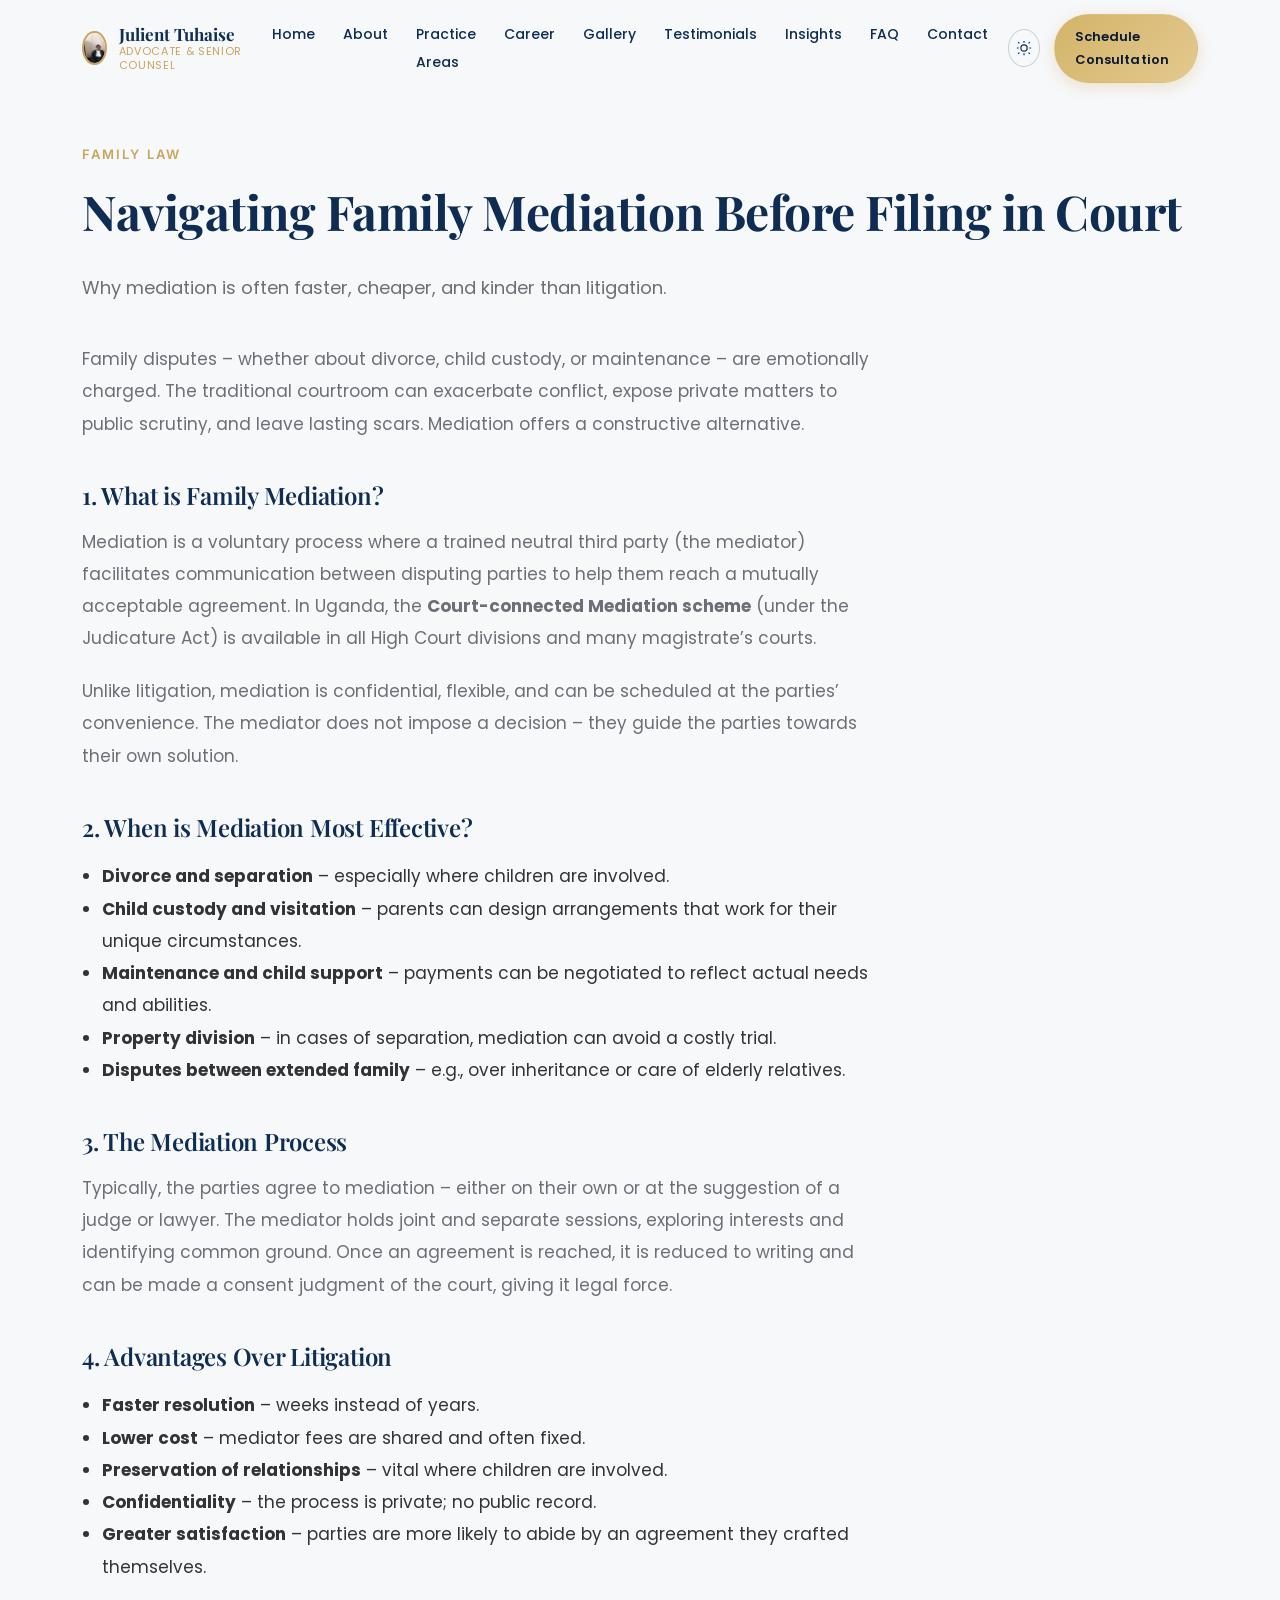
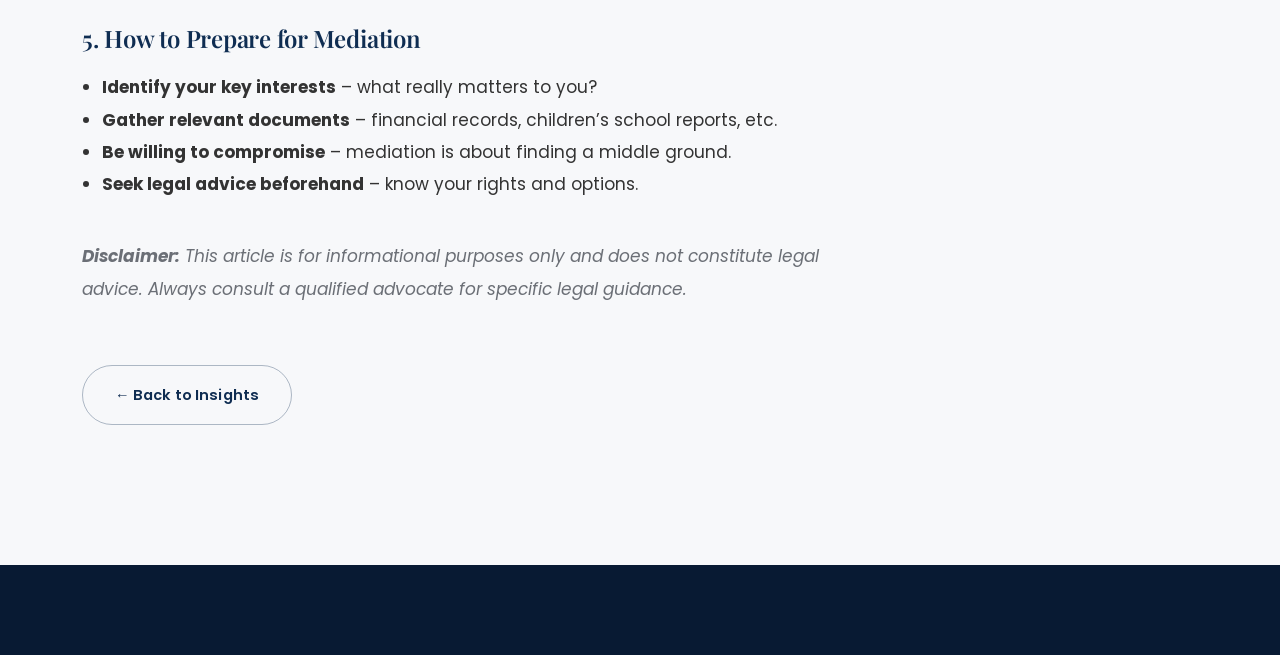
==== commit bbe7237e: "major functionalities finished" ====
--- a/family-mediation.html
+++ b/family-mediation.html
@@ -18,13 +18,56 @@
     <link rel="stylesheet" href="css/responsive.css" />
   </head>
   <body>
-    <!-- Same header as index (copy from land-succession.html) -->
     <header class="site-header" id="siteHeader">
-      <!-- ... same as previous pages ... -->
+      <div class="container header-inner">
+        <a href="index.html#home" class="brand">
+          <span class="brand-mark" aria-hidden="true">
+        <img
+          src="./img/lawsmile.jpeg"
+          alt="Julient Tuhaise – Advocate & Senior Counsel"
+          class="brand-logo"
+          width="34"
+          height="34"
+        />
+      </span>
+          <span class="brand-text">
+            <strong>Julient Tuhaise</strong>
+            <em>Advocate &amp; Senior Counsel</em>
+          </span>
+        </a>
+        <nav class="main-nav" id="mainNav" aria-label="Primary">
+          <ul>
+            <li><a href="index.html#home" class="nav-link">Home</a></li>
+            <li><a href="index.html#about" class="nav-link">About</a></li>
+            <li><a href="index.html#practice" class="nav-link">Practice Areas</a></li>
+            <li><a href="index.html#career" class="nav-link">Career</a></li>
+            <li><a href="index.html#gallery" class="nav-link">Gallery</a></li>
+            <li><a href="index.html#testimonials" class="nav-link">Testimonials</a></li>
+            <li><a href="index.html#insights" class="nav-link">Insights</a></li>
+            <li><a href="index.html#faq" class="nav-link">FAQ</a></li>
+            <li><a href="index.html#contact" class="nav-link">Contact</a></li>
+          </ul>
+        </nav>
+        <div class="header-actions">
+          <button class="theme-toggle" id="themeToggle" aria-label="Toggle dark mode" aria-pressed="false">
+            <svg class="icon-sun" width="18" height="18" viewBox="0 0 24 24" fill="none" stroke="currentColor" stroke-width="1.6">
+              <circle cx="12" cy="12" r="4.2" />
+              <path d="M12 2.5v2.4M12 19.1v2.4M4.2 4.2l1.7 1.7M18.1 18.1l1.7 1.7M2.5 12h2.4M19.1 12h2.4M4.2 19.8l1.7-1.7M18.1 5.9l1.7-1.7" />
+            </svg>
+            <svg class="icon-moon" width="18" height="18" viewBox="0 0 24 24" fill="none" stroke="currentColor" stroke-width="1.6">
+              <path d="M20 14.5A8.5 8.5 0 1 1 9.5 4a6.8 6.8 0 0 0 10.5 10.5Z" />
+            </svg>
+          </button>
+          <a href="index.html#contact" class="btn btn-gold btn-small header-cta">Schedule Consultation</a>
+          <button class="nav-toggle" id="navToggle" aria-label="Open menu" aria-expanded="false">
+            <span></span><span></span><span></span>
+          </button>
+        </div>
+      </div>
     </header>
 
     <main>
-      <section class="section" style="padding-top: 140px;">
+      <section class="section content-page" style="padding-top: 140px;">
         <div class="container">
           <p class="eyebrow">Family Law</p>
           <h1 class="section-title">Navigating Family Mediation Before Filing in Court</h1>
--- a/css/style.css
+++ b/css/style.css
@@ -228,13 +228,10 @@
 /* ============ Placeholder imagery (fallback) ============ */
 .img-placeholder {
   position: relative;
-  background:
-    repeating-linear-gradient(
-      135deg,
-      rgba(15, 45, 82, 0.05) 0 12px,
-      rgba(15, 45, 82, 0.02) 12px 24px
-    ),
-    var(--white);
+  background: transparent;
+  background-size: cover;
+  background-position: center;
+  background-repeat: no-repeat;
   border: 1px dashed rgba(15, 45, 82, 0.22);
   border-radius: var(--radius-md);
   display: flex;
@@ -261,6 +258,7 @@
   background: rgba(255, 255, 255, 0.75);
   padding: 4px 8px;
   border-radius: 4px;
+  -webkit-backdrop-filter: blur(3px);
   backdrop-filter: blur(3px);
 }
 [data-theme="dark"] .img-placeholder::before {
@@ -415,8 +413,8 @@
 }
 .site-header.scrolled {
   background: rgba(247, 248, 250, 0.72);
+  -webkit-backdrop-filter: blur(14px) saturate(160%);
   backdrop-filter: blur(14px) saturate(160%);
-  -webkit-backdrop-filter: blur(14px) saturate(160%);
   box-shadow: 0 1px 0 rgba(15, 45, 82, 0.08);
   padding: 8px 0;
 }
@@ -429,6 +427,21 @@
   align-items: center;
   justify-content: space-between;
   gap: 20px;
+}
+/* Brand logo image */
+.brand-logo {
+  width: 34px;
+  height: 34px;
+  border-radius: 50%;
+  object-fit: cover;
+  display: block;
+  border: 2px solid var(--gold);
+  flex-shrink: 0;
+  transition: border-color 0.3s var(--ease);
+}
+
+.brand:hover .brand-logo {
+  border-color: var(--gold-light);
 }
 .brand {
   display: flex;
@@ -655,6 +668,7 @@
     rgba(255, 255, 255, 0.02)
   );
   border: 1px solid rgba(255, 255, 255, 0.18);
+  -webkit-backdrop-filter: blur(6px);
   backdrop-filter: blur(6px);
 }
 .portrait-image {
@@ -881,6 +895,19 @@
   border-bottom: 1.5px solid rgba(200, 164, 93, 0.25);
   font-weight: 600;
 }
+.timeline-group-spaced {
+  margin-top: 32px;
+}
+
+.institution-heading {
+  font-family: var(--font-num);
+  font-size: 11px;
+  letter-spacing: 0.15em;
+  text-transform: uppercase;
+  color: var(--gold);
+  margin: 0 0 10px 0;
+  font-weight: 600;
+}
 
 .timeline-item {
   display: flex;
@@ -1000,6 +1027,7 @@
   transform: translateX(4px);
 }
 
+
 /* ============ Why choose ============ */
 .why-grid {
   display: grid;
@@ -1043,11 +1071,7 @@
   background: rgba(15, 45, 82, 0.16);
   transform: translateX(-50%);
 }
-.timeline-item-lg {
-  position: relative;
-  width: 50%;
-  padding: 0 46px 56px;
-}
+
 .timeline-item-lg.left {
   left: 0;
   text-align: right;
@@ -1056,28 +1080,138 @@
   left: 50%;
   text-align: left;
 }
-.timeline-dot {
+
+.timeline-item-lg.left .timeline-dot {
+  right: -6px;
+}
+.timeline-item-lg.right .timeline-dot {
+  left: -6px;
+}
+
+/* ============ Career Timeline (Upgraded – isolated from About) ============ */
+.timeline {
+  position: relative;
+  max-width: 900px;
+  margin: 56px auto 0;
+  padding: 0 20px;
+}
+
+/* Vertical line – softer gold gradient */
+.timeline::before {
+  content: "";
   position: absolute;
-  top: 4px;
-  width: 12px;
-  height: 12px;
+  left: 50%;
+  top: 0;
+  bottom: 0;
+  width: 2px;
+  background: linear-gradient(to bottom, transparent, var(--gold-light), transparent);
+  transform: translateX(-50%);
+  opacity: 0.5;
+}
+
+/* Each timeline item – isolated from About */
+.timeline .timeline-item {
+  position: relative;
+  width: 50%;
+  padding: 0 40px 60px;
+  box-sizing: border-box;
+}
+
+.timeline .timeline-item.left {
+  left: 0;
+  text-align: right;
+  padding-right: 50px;
+}
+
+.timeline .timeline-item.right {
+  left: 50%;
+  text-align: left;
+  padding-left: 50px;
+}
+
+/* Dot – larger with glow */
+.timeline .timeline-dot {
+  position: absolute;
+  top: 8px;
+  width: 18px;
+  height: 18px;
   background: var(--gold);
   border-radius: 50%;
-  box-shadow: 0 0 0 5px var(--bg-alt);
-}
-.timeline-item-lg.left .timeline-dot {
-  right: -6px;
-}
-.timeline-item-lg.right .timeline-dot {
-  left: -6px;
-}
-.timeline-content h3 {
-  font-size: 18px;
-  margin: 4px 0 8px;
-}
-.timeline-content p {
-  font-size: 14px;
+  box-shadow: 0 0 0 4px var(--bg-alt), 0 0 0 6px rgba(200, 164, 93, 0.2);
+  z-index: 2;
+}
+
+.timeline .timeline-item.left .timeline-dot {
+  right: -9px;
+}
+
+.timeline .timeline-item.right .timeline-dot {
+  left: -9px;
+}
+
+/* Card-style content */
+.timeline .timeline-content {
+  background: var(--white);
+  padding: 24px 30px;
+  border-radius: var(--radius-md);
+  box-shadow: var(--shadow-sm);
+  border: 1px solid rgba(15, 45, 82, 0.06);
+  transition: transform 0.3s var(--ease), box-shadow 0.3s var(--ease);
+}
+
+.timeline .timeline-content:hover {
+  transform: translateY(-4px);
+  box-shadow: var(--shadow-md);
+}
+
+[data-theme="dark"] .timeline .timeline-content {
+  background: var(--white);
+  border-color: rgba(255, 255, 255, 0.08);
+}
+
+.timeline .timeline-content .mini-year {
+  font-family: var(--font-num);
+  font-weight: 700;
+  font-size: 16px;
+  color: var(--gold);
+  display: inline-block;
+  margin-bottom: 6px;
+}
+
+.timeline .timeline-content h3 {
+  font-size: 20px;
+  margin: 4px 0 10px;
+  font-weight: 700;
+}
+
+.timeline .timeline-content p {
+  font-size: 15px;
   margin: 0;
+  line-height: 1.7;
+  color: var(--text-light);
+}
+
+/* Responsive – stack on mobile */
+@media (max-width: 700px) {
+  .timeline::before {
+    left: 20px;
+  }
+  .timeline .timeline-item,
+  .timeline .timeline-item.left,
+  .timeline .timeline-item.right {
+    width: 100%;
+    left: 0 !important;
+    text-align: left !important;
+    padding: 0 0 40px 50px !important;
+  }
+  .timeline .timeline-item.left .timeline-dot,
+  .timeline .timeline-item.right .timeline-dot {
+    left: 11px !important;
+    right: auto !important;
+  }
+  .timeline .timeline-content {
+    padding: 20px;
+  }
 }
 
 /* ============ Gallery ============ */
@@ -1121,6 +1255,24 @@
   aspect-ratio: 4/3;
   border-radius: var(--radius-md);
   transition: transform 0.5s var(--ease);
+}
+.gallery-photo-court-a {
+  background-image: url("../img/lawsmile.jpeg");
+}
+.gallery-photo-conference-a {
+  background-image: url("../img/dorothy.jpeg");
+}
+.gallery-photo-community-a {
+  background-image: url("../img/smaert.jpeg");
+}
+.gallery-photo-court-b {
+  background-image: url("../img/aunt1.jpeg");
+}
+.gallery-photo-conference-b {
+  background-image: url("../img/aunt.jpeg");
+}
+.gallery-photo-community-b {
+  background-image: url("../img/family.jpg");
 }
 .gallery-item:hover .gallery-placeholder {
   transform: scale(1.04);
@@ -1302,28 +1454,32 @@
   grid-template-columns: repeat(auto-fit, minmax(280px, 1fr));
   gap: 28px;
 }
+
+/* Insight Cards – Image on top, text below */
 .insight-card {
+  display: flex;
+  flex-direction: column;
   background: var(--white);
   border-radius: var(--radius-md);
   overflow: hidden;
   box-shadow: 0 2px 12px rgba(15, 45, 82, 0.06);
-  transition:
-    box-shadow 0.3s var(--ease),
-    transform 0.3s var(--ease);
+  transition: box-shadow 0.3s var(--ease), transform 0.3s var(--ease);
   border: 1px solid rgba(15, 45, 82, 0.06);
-}
-.insight-card:hover {
-  box-shadow: 0 8px 28px rgba(15, 45, 82, 0.1);
-  transform: translateY(-5px);
-}
-.insight-placeholder {
-  border-radius: 0;
-  aspect-ratio: 16/10;
-  border: none;
-}
+  height: 100%; /* ensures all cards are equal height */
+}
+
+.insight-image {
+  width: 100%;
+  height: 200px; /* fixed height – adjust as needed */
+  object-fit: cover;
+  display: block;
+  flex-shrink: 0; /* prevents image from shrinking */
+}
+
+/* Text area – fills the rest of the card */
 .insight-card .insight-cat {
   display: inline-block;
-  margin: 22px 24px 0;
+  margin: 20px 24px 0;
   font-family: var(--font-num);
   font-size: 11.5px;
   letter-spacing: 0.12em;
@@ -1331,6 +1487,36 @@
   color: #d4b469;
   font-weight: 600;
 }
+
+.insight-card h3 {
+  font-size: 19px;
+  margin: 10px 24px 8px;
+  font-weight: 700;
+  flex-shrink: 0;
+}
+
+.insight-card p {
+  font-size: 15px;
+  margin: 0 24px 14px;
+  line-height: 1.6;
+  flex: 1; /* pushes the "Read More" to the bottom if needed */
+}
+
+.insight-card .card-link {
+  margin: 0 24px 24px;
+  align-self: flex-start;
+}
+
+.insight-card:hover {
+  box-shadow: 0 8px 28px rgba(15, 45, 82, 0.1);
+  transform: translateY(-5px);
+}
+.insight-placeholder {
+  border-radius: 0;
+  aspect-ratio: 16/10;
+  border: none;
+}
+
 .insight-card h3 {
   font-size: 19px;
   margin: 12px 24px 10px;
@@ -1750,4 +1936,8 @@
 .scroll-top svg {
   width: 18px;
   height: 18px;
+}
+
+.content-page {
+  padding-top: 140px; /* accounts for fixed header + extra breathing room */
 }
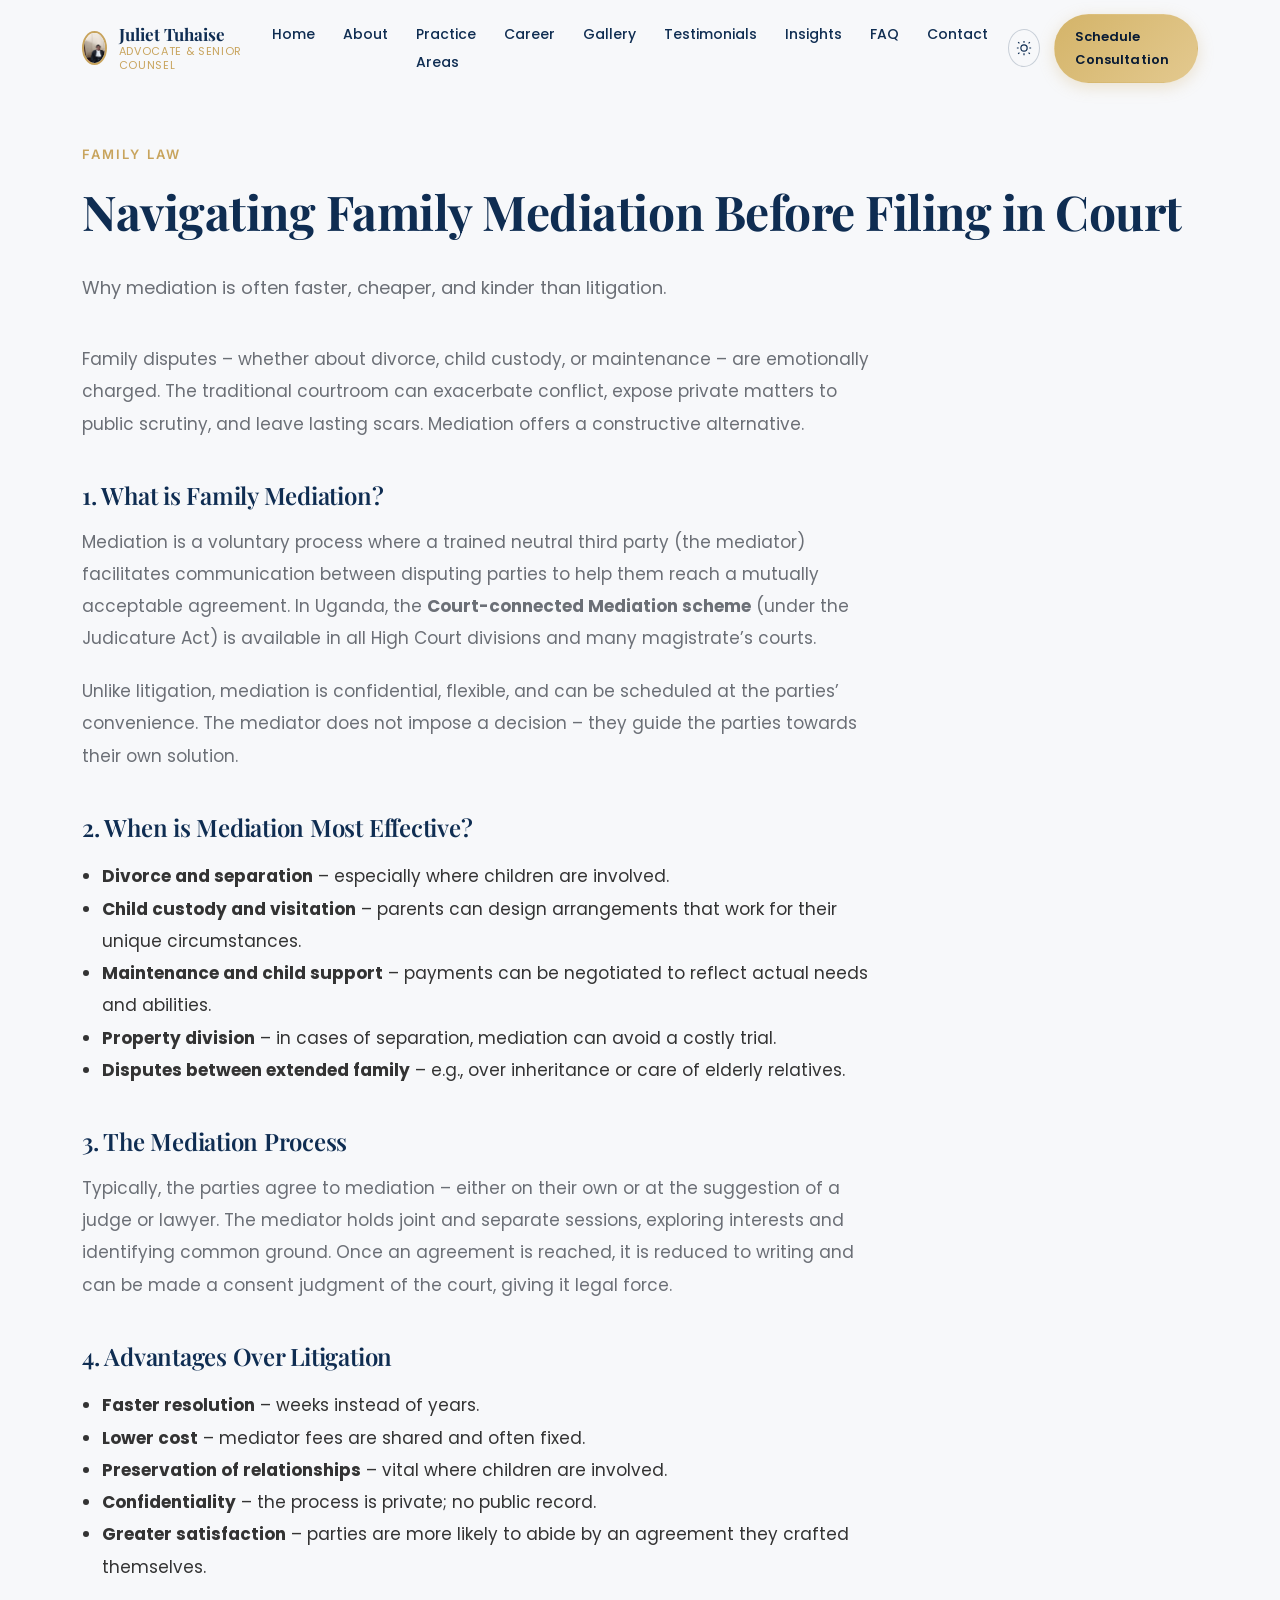
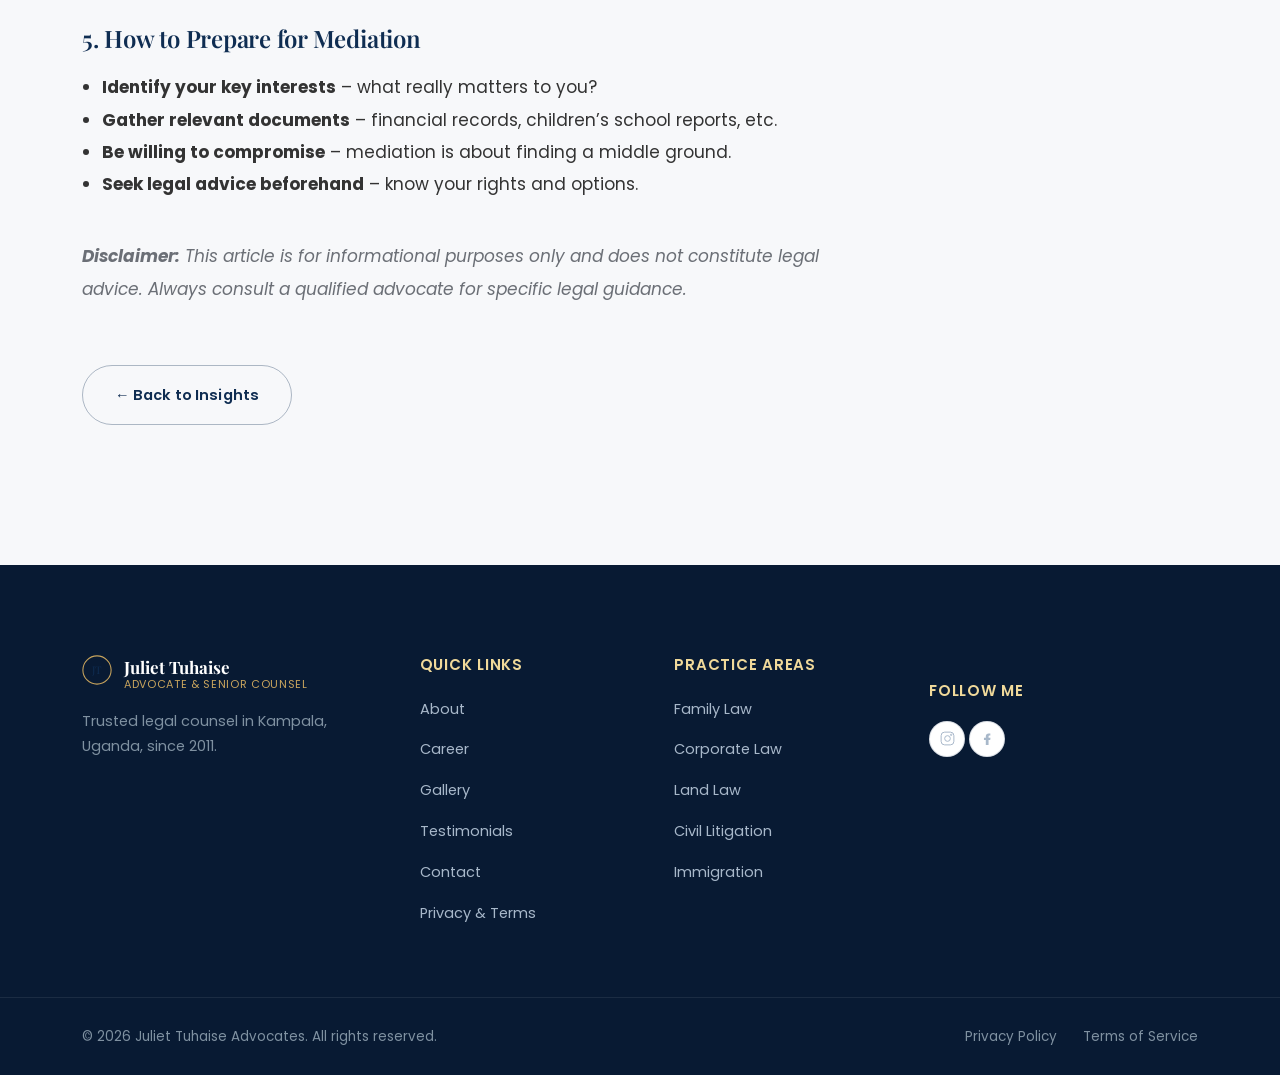
==== commit 61408ae6: "complex change thru modules" ====
--- a/family-mediation.html
+++ b/family-mediation.html
@@ -2,36 +2,45 @@
 <html lang="en" data-theme="light">
   <head>
     <meta charset="UTF-8" />
+    <meta http-equiv="Cache-Control" content="no-cache, no-store, must-revalidate" />
+    <meta http-equiv="Pragma" content="no-cache" />
+    <meta http-equiv="Expires" content="0" />
     <meta name="viewport" content="width=device-width, initial-scale=1.0" />
-    <title>Family Mediation in Uganda | Julient Tuhaise</title>
+    
+    <title>Family Mediation in Uganda | Juliet Tuhaise</title>
     <meta
       name="description"
       content="Why family mediation is often faster, cheaper, and kinder than litigation – insights from the Uganda Court-connected Mediation scheme."
     />
-
-    <!-- Same head and CSS links -->
+    <link rel="canonical" href="https://tuhaisejuliet.com/family-mediation.html" />
+
     <link rel="preconnect" href="https://fonts.googleapis.com" />
     <link rel="preconnect" href="https://fonts.gstatic.com" crossorigin />
     <link href="https://fonts.googleapis.com/css2?family=Playfair+Display:ital,wght@0,500;0,600;0,700;1,500&family=Poppins:wght@300;400;500;600;700&family=Inter:wght@500;600;700&display=swap" rel="stylesheet" />
     <link rel="stylesheet" href="css/style.css" />
     <link rel="stylesheet" href="css/animations.css" />
     <link rel="stylesheet" href="css/responsive.css" />
+    <script>
+  (function() {
+    try {
+      var theme = localStorage.getItem('nabirye-theme');
+      if (theme) {
+        document.documentElement.setAttribute('data-theme', theme);
+      }
+    } catch(e) {}
+  })();
+</script>
   </head>
   <body>
+    <!-- ============ HEADER / NAV ============ -->
     <header class="site-header" id="siteHeader">
       <div class="container header-inner">
         <a href="index.html#home" class="brand">
           <span class="brand-mark" aria-hidden="true">
-        <img
-          src="./img/lawsmile.jpeg"
-          alt="Julient Tuhaise – Advocate & Senior Counsel"
-          class="brand-logo"
-          width="34"
-          height="34"
-        />
-      </span>
+            <img src="./img/lawsmile.jpeg" alt="Juliet Tuhaise – Advocate & Senior Counsel" class="brand-logo" width="34" height="34" />
+          </span>
           <span class="brand-text">
-            <strong>Julient Tuhaise</strong>
+            <strong>Juliet Tuhaise</strong>
             <em>Advocate &amp; Senior Counsel</em>
           </span>
         </a>
@@ -67,6 +76,7 @@
     </header>
 
     <main>
+      <!-- ============ CONTENT ============ -->
       <section class="section content-page" style="padding-top: 140px;">
         <div class="container">
           <p class="eyebrow">Family Law</p>
@@ -76,6 +86,7 @@
           </p>
 
           <div style="max-width: 800px; margin: 40px 0; font-size: 17px; line-height: 1.9;">
+            <!-- ===== Your Family Mediation content goes here ===== -->
             <p>
               Family disputes – whether about divorce, child custody, or maintenance – are emotionally charged. The traditional courtroom can exacerbate conflict, expose private matters to public scrutiny, and leave lasting scars. Mediation offers a constructive alternative.
             </p>
@@ -129,13 +140,71 @@
       </section>
     </main>
 
-    <!-- Same footer as index -->
+    <!-- ============ FOOTER ============ -->
     <footer class="site-footer">
-      <!-- ... copy from land-succession.html ... -->
+      <div class="container footer-grid">
+        <div class="footer-col footer-brand">
+          <a href="index.html#home" class="brand">
+            <span class="brand-mark" aria-hidden="true">
+              <svg width="30" height="30" viewBox="0 0 34 34" fill="none">
+                <circle cx="17" cy="17" r="16" stroke="#C8A45D" stroke-width="1.2" />
+                <text x="17" y="22" text-anchor="middle" class="brand-mono">JT</text>
+              </svg>
+            </span>
+            <span class="brand-text">
+              <strong>Juliet Tuhaise</strong>
+              <em>Advocate &amp; Senior Counsel</em>
+            </span>
+          </a>
+          <p>Trusted legal counsel in Kampala, Uganda, since 2011.</p>
+        </div>
+        <div class="footer-col">
+          <h4>Quick Links</h4>
+          <ul>
+            <li><a href="index.html#about">About</a></li>
+            <li><a href="index.html#career">Career</a></li>
+            <li><a href="index.html#gallery">Gallery</a></li>
+            <li><a href="index.html#testimonials">Testimonials</a></li>
+            <li><a href="index.html#contact">Contact</a></li>
+            <li><a href="legal.html">Privacy &amp; Terms</a></li>
+          </ul>
+        </div>
+        <div class="footer-col">
+          <h4>Practice Areas</h4>
+          <ul>
+            <li><a href="index.html#practice">Family Law</a></li>
+            <li><a href="index.html#practice">Corporate Law</a></li>
+            <li><a href="index.html#practice">Land Law</a></li>
+            <li><a href="index.html#practice">Civil Litigation</a></li>
+            <li><a href="index.html#practice">Immigration</a></li>
+          </ul>
+        </div>
+        <div class="footer-col footer-newsletter">
+          <div class="social-row footer-newsletter">
+            <h4>Follow Me</h4>
+            <a href="https://www.instagram.com/tuhaisejuliet?igsh=MTd5eWozY3RvMTRzbw==" target="_blank" rel="noopener" aria-label="Instagram" class="social-icon small">
+              <svg viewBox="0 0 24 24" fill="none" stroke="currentColor" stroke-width="1.4"><rect x="3" y="3" width="18" height="18" rx="5"/><circle cx="12" cy="12" r="4"/><circle cx="17.2" cy="6.8" r="1"/></svg>
+            </a>
+            <a href="https://www.facebook.com/juliet.tuhaise.5/" target="_blank" rel="noopener" aria-label="Facebook" class="social-icon small">
+              <svg viewBox="0 0 24 24" fill="currentColor"><path d="M13.5 21v-7h2.3l.4-3h-2.7V9.1c0-.9.3-1.5 1.6-1.5H16V5c-.3 0-1.3-.1-2.4-.1-2.4 0-4 1.5-4 4.1V11H7v3h2.6v7h3.9Z"/></svg>
+            </a>
+          </div>
+        </div>
+      </div>
+      <div class="footer-bottom">
+        <div class="container footer-bottom-inner">
+          <p>&copy; <span id="year"></span> Juliet Tuhaise Advocates. All rights reserved.</p>
+          <ul>
+            <li><a href="legal.html#privacy">Privacy Policy</a></li>
+            <li><a href="legal.html#terms">Terms of Service</a></li>
+          </ul>
+        </div>
+      </div>
     </footer>
 
     <script src="js/app.js"></script>
     <script src="js/animations.js"></script>
+    <script src="js/security.js"></script>
     <script>
       document.getElementById("year").textContent = new Date().getFullYear();
     </script>
--- a/css/style.css
+++ b/css/style.css
@@ -1,5 +1,5 @@
 /* ==========================================================================
-   Josephine Nabirye Advocates — Design Tokens & Base
+   Juliet Tuhaise Advocates — Design Tokens & Base
    ========================================================================== */
 
 :root {
@@ -32,18 +32,154 @@
   --header-h: 84px;
 }
 
+/* ========================================
+   Dark Mode – Consolidated Overrides & Readability
+   ======================================== */
 [data-theme="dark"] {
-  --navy: #0d1b2f;
   --bg: #0d1117;
   --bg-alt: #131a24;
   --white: #161c26;
-  --text: #dfe3e8;
-  --text-light: #97a0ab;
+  --text: #e8edf2;           /* lighter base text */
+  --text-light: #d0d7de;     /* more contrast */
   --shadow-sm: 0 2px 10px rgba(0, 0, 0, 0.35);
   --shadow-md: 0 12px 30px rgba(0, 0, 0, 0.4);
   --shadow-lg: 0 24px 60px rgba(0, 0, 0, 0.5);
 }
 
+/* All body text */
+[data-theme="dark"] body {
+  color: var(--text);
+}
+
+/* Paragraphs and all text-like elements */
+[data-theme="dark"] p,
+[data-theme="dark"] .timeline-desc,
+[data-theme="dark"] .value-pill,
+[data-theme="dark"] .contact-list span,
+[data-theme="dark"] .practice-card p,
+[data-theme="dark"] .insight-card p,
+[data-theme="dark"] .timeline-content p,
+[data-theme="dark"] .accordion-panel p,
+[data-theme="dark"] .why-card p {
+  color: var(--text-light) !important;
+}
+
+/* Headings – warm off-white for readability */
+[data-theme="dark"] .section-title,
+[data-theme="dark"] h1,
+[data-theme="dark"] h2,
+[data-theme="dark"] h3,
+[data-theme="dark"] h4,
+[data-theme="dark"] .hero-title,
+[data-theme="dark"] .hero-title em,
+[data-theme="dark"] .practice-card h3,
+[data-theme="dark"] .insight-card h3,
+[data-theme="dark"] .timeline-content h3,
+[data-theme="dark"] .why-card h3 {
+  color: #f0e6d3 !important;
+}
+
+/* Cards, containers, sections */
+[data-theme="dark"] .content-page,
+[data-theme="dark"] .section,
+[data-theme="dark"] .section-alt,
+[data-theme="dark"] .practice-card,
+[data-theme="dark"] .insight-card,
+[data-theme="dark"] .timeline .timeline-content,
+[data-theme="dark"] .value-pill,
+[data-theme="dark"] .contact-form-wrap,
+[data-theme="dark"] .social-icon {
+  background: var(--bg) !important;
+  border-color: rgba(255, 255, 255, 0.08) !important;
+}
+
+[data-theme="dark"] .practice-card,
+[data-theme="dark"] .insight-card,
+[data-theme="dark"] .timeline .timeline-content,
+[data-theme="dark"] .value-pill {
+  background: #1c2333 !important;
+  color: var(--text) !important;
+}
+
+[data-theme="dark"] .value-pill {
+  border-left-color: var(--gold);
+}
+
+[data-theme="dark"] .contact-form-wrap {
+  background: #1c2333 !important;
+}
+
+[data-theme="dark"] .img-placeholder {
+  border-color: rgba(255, 255, 255, 0.15);
+}
+[data-theme="dark"] .img-placeholder::before {
+  background: rgba(0, 0, 0, 0.5);
+  color: var(--gold-light);
+}
+
+[data-theme="dark"] .accordion-item {
+  border-color: rgba(255, 255, 255, 0.08);
+}
+[data-theme="dark"] .accordion-trigger {
+  color: var(--gold-light);
+}
+[data-theme="dark"] .accordion-panel p {
+  color: var(--text-light);
+}
+
+[data-theme="dark"] .section-title,
+[data-theme="dark"] h2,
+[data-theme="dark"] h3 {
+  color: var(--gold-light);
+}
+
+[data-theme="dark"] .stat-label {
+  color: #b0c8e0 !important;
+}
+[data-theme="dark"] .stat-num {
+  color: #f0d99a !important;
+}
+
+[data-theme="dark"] .hero-stats {
+  background: var(--navy-dark);
+}
+[data-theme="dark"] .hero-bg-gradient {
+  background: linear-gradient(180deg, rgba(8,26,51,0.35) 0%, rgba(8,26,51,0.85) 70%, var(--navy-dark) 100%);
+}
+
+[data-theme="dark"] .why-card {
+  border-color: rgba(255, 255, 255, 0.08);
+}
+
+/* Links */
+[data-theme="dark"] a:not(.btn):not(.card-link) {
+  color: #e3c98f;
+}
+[data-theme="dark"] a:not(.btn):not(.card-link):hover {
+  color: #f5e3b8;
+}
+
+/* Timeline years and gold accents */
+[data-theme="dark"] .timeline-year,
+[data-theme="dark"] .mini-year {
+  color: #f0d99a !important;
+}
+
+/* Footer */
+[data-theme="dark"] .site-footer {
+  background: #0a0e1a !important;
+}
+[data-theme="dark"] .site-footer p,
+[data-theme="dark"] .site-footer a {
+  color: #b0c0d0 !important;
+}
+[data-theme="dark"] .site-footer a:hover {
+  color: #f0d99a !important;
+}
+
+/* ========================================
+   Reset & Base
+   ======================================== */
 * {
   box-sizing: border-box;
 }
@@ -59,9 +195,7 @@
   font-weight: 400;
   line-height: 1.8;
   -webkit-font-smoothing: antialiased;
-  transition:
-    background 0.35s var(--ease),
-    color 0.35s var(--ease);
+  transition: background 0.35s var(--ease), color 0.35s var(--ease);
 }
 
 img {
@@ -85,7 +219,6 @@
   font-weight: 600;
   letter-spacing: -0.01em;
 }
-
 [data-theme="dark"] h1,
 [data-theme="dark"] h2,
 [data-theme="dark"] h3,
@@ -109,7 +242,6 @@
   padding: 140px 0;
   position: relative;
 }
-
 .section-alt {
   background: var(--bg-alt);
 }
@@ -134,7 +266,6 @@
   font-size: 18px;
   line-height: 1.75;
 }
-
 .center {
   text-align: center;
   margin-left: auto;
@@ -155,11 +286,8 @@
   letter-spacing: 0.01em;
   border: 1px solid transparent;
   cursor: pointer;
-  transition:
-    transform 0.3s var(--ease),
-    box-shadow 0.3s var(--ease),
-    background 0.3s var(--ease),
-    color 0.3s var(--ease);
+  transition: transform 0.3s var(--ease), box-shadow 0.3s var(--ease),
+              background 0.3s var(--ease), color 0.3s var(--ease);
   position: relative;
   overflow: hidden;
 }
@@ -200,7 +328,7 @@
   width: 100%;
 }
 
-/* ripple */
+/* ripple effect */
 .btn::after {
   content: "";
   position: absolute;
@@ -220,9 +348,7 @@
   transition: 0s;
 }
 .btn::after {
-  transition:
-    transform 0.6s var(--ease),
-    opacity 0.6s var(--ease);
+  transition: transform 0.6s var(--ease), opacity 0.6s var(--ease);
 }
 
 /* ============ Placeholder imagery (fallback) ============ */
@@ -277,9 +403,7 @@
   align-items: center;
   justify-content: center;
   gap: 22px;
-  transition:
-    opacity 0.6s var(--ease),
-    visibility 0.6s var(--ease);
+  transition: opacity 0.6s var(--ease), visibility 0.6s var(--ease);
 }
 .preloader.hidden {
   opacity: 0;
@@ -302,9 +426,7 @@
   font-size: 26px;
 }
 @keyframes draw {
-  to {
-    stroke-dashoffset: 0;
-  }
+  to { stroke-dashoffset: 0; }
 }
 .preloader-label {
   color: var(--gold-light);
@@ -315,43 +437,8 @@
   margin: 0;
 }
 
-/* ============ Custom cursor ============ */
-.cursor-dot,
-.cursor-ring {
-  position: fixed;
-  top: 0;
-  left: 0;
-  pointer-events: none;
-  z-index: 9998;
-  border-radius: 50%;
-  transform: translate(-50%, -50%);
-}
-.cursor-dot {
-  width: 6px;
-  height: 6px;
-  background: var(--gold);
-}
-.cursor-ring {
-  width: 32px;
-  height: 32px;
-  border: 1px solid var(--gold);
-  transition:
-    width 0.2s var(--ease),
-    height 0.2s var(--ease),
-    opacity 0.2s var(--ease);
-  opacity: 0.6;
-}
-.cursor-ring.grow {
-  width: 54px;
-  height: 54px;
-  opacity: 0.9;
-}
-@media (hover: none), (pointer: coarse) {
-  .cursor-dot,
-  .cursor-ring {
-    display: none;
-  }
-}
+/* ============ Custom cursor (REMOVED) ============ */
+/* No cursor dot or ring – default browser cursor used */
 
 /* ============ Scroll progress ============ */
 .scroll-progress {
@@ -405,10 +492,8 @@
   right: 0;
   z-index: 900;
   background: transparent;
-  transition:
-    background 0.4s var(--ease),
-    box-shadow 0.4s var(--ease),
-    padding 0.4s var(--ease);
+  transition: background 0.4s var(--ease), box-shadow 0.4s var(--ease),
+              padding 0.4s var(--ease);
   padding: 14px 0;
 }
 .site-header.scrolled {
@@ -428,7 +513,8 @@
   justify-content: space-between;
   gap: 20px;
 }
-/* Brand logo image */
+
+/* Brand logo */
 .brand-logo {
   width: 34px;
   height: 34px;
@@ -439,7 +525,6 @@
   flex-shrink: 0;
   transition: border-color 0.3s var(--ease);
 }
-
 .brand:hover .brand-logo {
   border-color: var(--gold-light);
 }
@@ -525,9 +610,7 @@
   display: flex;
   align-items: center;
   justify-content: center;
-  transition:
-    border-color 0.3s,
-    color 0.3s;
+  transition: border-color 0.3s, color 0.3s;
 }
 [data-theme="dark"] .theme-toggle {
   color: var(--gold-light);
@@ -537,15 +620,9 @@
   border-color: var(--gold);
   color: var(--gold);
 }
-.icon-moon {
-  display: none;
-}
-[data-theme="dark"] .icon-sun {
-  display: none;
-}
-[data-theme="dark"] .icon-moon {
-  display: block;
-}
+.icon-moon { display: none; }
+[data-theme="dark"] .icon-sun { display: none; }
+[data-theme="dark"] .icon-moon { display: block; }
 
 .nav-toggle {
   display: none;
@@ -563,9 +640,7 @@
   height: 2px;
   background: var(--navy);
   border-radius: 2px;
-  transition:
-    transform 0.3s var(--ease),
-    opacity 0.3s var(--ease);
+  transition: transform 0.3s var(--ease), opacity 0.3s var(--ease);
 }
 [data-theme="dark"] .nav-toggle span {
   background: var(--gold-light);
@@ -662,12 +737,8 @@
   aspect-ratio: 4/5;
   border-radius: var(--radius-lg);
   padding: 10px;
-  background: linear-gradient(
-    160deg,
-    rgba(255, 255, 255, 0.16),
-    rgba(255, 255, 255, 0.02)
-  );
-  border: 1px solid rgba(255, 255, 255, 0.18);
+  background: linear-gradient(160deg, rgba(255,255,255,0.16), rgba(255,255,255,0.02));
+  border: 1px solid rgba(255,255,255,0.18);
   -webkit-backdrop-filter: blur(6px);
   backdrop-filter: blur(6px);
 }
@@ -709,7 +780,7 @@
   background: var(--navy-dark);
   border-top: 1px solid rgba(255, 255, 255, 0.08);
   border-bottom: 1px solid rgba(255, 255, 255, 0.05);
-    box-shadow: inset 0 4px 20px rgba(0, 0, 0, 0.2);
+  box-shadow: inset 0 4px 20px rgba(0, 0, 0, 0.2);
 }
 .stats-grid {
   display: grid;
@@ -759,21 +830,9 @@
   animation: scrollLine 1.8s infinite;
 }
 @keyframes scrollLine {
-  0% {
-    opacity: 0;
-    transform: scaleY(0.3);
-    transform-origin: top;
-  }
-  50% {
-    opacity: 1;
-    transform: scaleY(1);
-    transform-origin: top;
-  }
-  100% {
-    opacity: 0;
-    transform: scaleY(0.3);
-    transform-origin: bottom;
-  }
+  0%   { opacity: 0; transform: scaleY(0.3); transform-origin: top; }
+  50%  { opacity: 1; transform: scaleY(1); transform-origin: top; }
+  100% { opacity: 0; transform: scaleY(0.3); transform-origin: bottom; }
 }
 
 /* ============ Divider ============ */
@@ -883,7 +942,6 @@
   padding-top: 0;
   border-top: none;
 }
-
 .timeline-group-title {
   font-family: var(--font-num);
   font-size: 11px;
@@ -898,7 +956,6 @@
 .timeline-group-spaced {
   margin-top: 32px;
 }
-
 .institution-heading {
   font-family: var(--font-num);
   font-size: 11px;
@@ -918,7 +975,6 @@
 .timeline-item:last-of-type {
   border-bottom: none;
 }
-
 .timeline-year {
   font-family: var(--font-num);
   font-weight: 700;
@@ -931,7 +987,6 @@
 [data-theme="dark"] .timeline-year {
   color: var(--gold-light);
 }
-
 .timeline-desc {
   font-size: 15px;
   color: var(--text);
@@ -968,11 +1023,8 @@
   padding: 38px 32px;
   box-shadow: 0 2px 12px rgba(15, 45, 82, 0.05);
   border: 1px solid rgba(15, 45, 82, 0.08);
-  transition:
-    transform 0.3s var(--ease),
-    box-shadow 0.3s var(--ease),
-    border-color 0.3s var(--ease),
-    background 0.3s var(--ease);
+  transition: transform 0.3s var(--ease), box-shadow 0.3s var(--ease),
+              border-color 0.3s var(--ease), background 0.3s var(--ease);
 }
 .practice-card:hover {
   transform: translateY(-6px);
@@ -1027,7 +1079,6 @@
   transform: translateX(4px);
 }
 
-
 /* ============ Why choose ============ */
 .why-grid {
   display: grid;
@@ -1060,43 +1111,8 @@
   position: relative;
   max-width: 900px;
   margin: 56px auto 0;
-}
-.timeline::before {
-  content: "";
-  position: absolute;
-  left: 50%;
-  top: 0;
-  bottom: 0;
-  width: 1px;
-  background: rgba(15, 45, 82, 0.16);
-  transform: translateX(-50%);
-}
-
-.timeline-item-lg.left {
-  left: 0;
-  text-align: right;
-}
-.timeline-item-lg.right {
-  left: 50%;
-  text-align: left;
-}
-
-.timeline-item-lg.left .timeline-dot {
-  right: -6px;
-}
-.timeline-item-lg.right .timeline-dot {
-  left: -6px;
-}
-
-/* ============ Career Timeline (Upgraded – isolated from About) ============ */
-.timeline {
-  position: relative;
-  max-width: 900px;
-  margin: 56px auto 0;
   padding: 0 20px;
 }
-
-/* Vertical line – softer gold gradient */
 .timeline::before {
   content: "";
   position: absolute;
@@ -1108,28 +1124,22 @@
   transform: translateX(-50%);
   opacity: 0.5;
 }
-
-/* Each timeline item – isolated from About */
 .timeline .timeline-item {
   position: relative;
   width: 50%;
   padding: 0 40px 60px;
   box-sizing: border-box;
 }
-
 .timeline .timeline-item.left {
   left: 0;
   text-align: right;
   padding-right: 50px;
 }
-
 .timeline .timeline-item.right {
   left: 50%;
   text-align: left;
   padding-left: 50px;
 }
-
-/* Dot – larger with glow */
 .timeline .timeline-dot {
   position: absolute;
   top: 8px;
@@ -1140,16 +1150,12 @@
   box-shadow: 0 0 0 4px var(--bg-alt), 0 0 0 6px rgba(200, 164, 93, 0.2);
   z-index: 2;
 }
-
 .timeline .timeline-item.left .timeline-dot {
   right: -9px;
 }
-
 .timeline .timeline-item.right .timeline-dot {
   left: -9px;
 }
-
-/* Card-style content */
 .timeline .timeline-content {
   background: var(--white);
   padding: 24px 30px;
@@ -1158,17 +1164,14 @@
   border: 1px solid rgba(15, 45, 82, 0.06);
   transition: transform 0.3s var(--ease), box-shadow 0.3s var(--ease);
 }
-
 .timeline .timeline-content:hover {
   transform: translateY(-4px);
   box-shadow: var(--shadow-md);
 }
-
 [data-theme="dark"] .timeline .timeline-content {
   background: var(--white);
   border-color: rgba(255, 255, 255, 0.08);
 }
-
 .timeline .timeline-content .mini-year {
   font-family: var(--font-num);
   font-weight: 700;
@@ -1177,13 +1180,11 @@
   display: inline-block;
   margin-bottom: 6px;
 }
-
 .timeline .timeline-content h3 {
   font-size: 20px;
   margin: 4px 0 10px;
   font-weight: 700;
 }
-
 .timeline .timeline-content p {
   font-size: 15px;
   margin: 0;
@@ -1191,11 +1192,8 @@
   color: var(--text-light);
 }
 
-/* Responsive – stack on mobile */
 @media (max-width: 700px) {
-  .timeline::before {
-    left: 20px;
-  }
+  .timeline::before { left: 20px; }
   .timeline .timeline-item,
   .timeline .timeline-item.left,
   .timeline .timeline-item.right {
@@ -1209,9 +1207,7 @@
     left: 11px !important;
     right: auto !important;
   }
-  .timeline .timeline-content {
-    padding: 20px;
-  }
+  .timeline .timeline-content { padding: 20px; }
 }
 
 /* ============ Gallery ============ */
@@ -1291,9 +1287,7 @@
   justify-content: center;
   opacity: 0;
   visibility: hidden;
-  transition:
-    opacity 0.35s var(--ease),
-    visibility 0.35s var(--ease);
+  transition: opacity 0.35s var(--ease), visibility 0.35s var(--ease);
 }
 .lightbox.open {
   opacity: 1;
@@ -1340,9 +1334,7 @@
   inset: 0;
   opacity: 0;
   transform: translateY(14px);
-  transition:
-    opacity 0.5s var(--ease),
-    transform 0.5s var(--ease);
+  transition: opacity 0.5s var(--ease), transform 0.5s var(--ease);
   pointer-events: none;
 }
 .testimonial-slide.active {
@@ -1454,8 +1446,6 @@
   grid-template-columns: repeat(auto-fit, minmax(280px, 1fr));
   gap: 28px;
 }
-
-/* Insight Cards – Image on top, text below */
 .insight-card {
   display: flex;
   flex-direction: column;
@@ -1465,18 +1455,15 @@
   box-shadow: 0 2px 12px rgba(15, 45, 82, 0.06);
   transition: box-shadow 0.3s var(--ease), transform 0.3s var(--ease);
   border: 1px solid rgba(15, 45, 82, 0.06);
-  height: 100%; /* ensures all cards are equal height */
-}
-
+  height: 100%;
+}
 .insight-image {
   width: 100%;
-  height: 200px; /* fixed height – adjust as needed */
+  height: 200px;
   object-fit: cover;
   display: block;
-  flex-shrink: 0; /* prevents image from shrinking */
-}
-
-/* Text area – fills the rest of the card */
+  flex-shrink: 0;
+}
 .insight-card .insight-cat {
   display: inline-block;
   margin: 20px 24px 0;
@@ -1487,26 +1474,24 @@
   color: #d4b469;
   font-weight: 600;
 }
-
 .insight-card h3 {
   font-size: 19px;
   margin: 10px 24px 8px;
   font-weight: 700;
   flex-shrink: 0;
 }
-
 .insight-card p {
   font-size: 15px;
   margin: 0 24px 14px;
   line-height: 1.6;
-  flex: 1; /* pushes the "Read More" to the bottom if needed */
-}
-
+  flex: 1 0 auto;
+  min-height: 60px;
+}
 .insight-card .card-link {
   margin: 0 24px 24px;
   align-self: flex-start;
-}
-
+  flex-shrink: 0;
+}
 .insight-card:hover {
   box-shadow: 0 8px 28px rgba(15, 45, 82, 0.1);
   transform: translateY(-5px);
@@ -1515,20 +1500,6 @@
   border-radius: 0;
   aspect-ratio: 16/10;
   border: none;
-}
-
-.insight-card h3 {
-  font-size: 19px;
-  margin: 12px 24px 10px;
-  font-weight: 700;
-}
-.insight-card p {
-  font-size: 15px;
-  margin: 0 24px 18px;
-  line-height: 1.6;
-}
-.insight-card .card-link {
-  margin: 0 24px 24px;
 }
 .insights-empty {
   text-align: center;
@@ -1751,11 +1722,7 @@
   border-radius: var(--radius-lg);
   border: 1px dashed rgba(15, 45, 82, 0.22);
   background:
-    repeating-linear-gradient(
-      135deg,
-      rgba(15, 45, 82, 0.05) 0 12px,
-      rgba(15, 45, 82, 0.02) 12px 24px
-    ),
+    repeating-linear-gradient(135deg, rgba(15,45,82,0.05) 0 12px, rgba(15,45,82,0.02) 12px 24px),
     var(--white);
   display: flex;
   align-items: center;
@@ -1829,8 +1796,8 @@
   flex: 1;
   padding: 12px 16px;
   border-radius: 999px;
-  border: 1px solid rgba(255, 255, 255, 0.18);
-  background: rgba(255, 255, 255, 0.08);
+  border: 1px solid rgba(255,255,255,0.18);
+  background: rgba(255,255,255,0.08);
   color: var(--white);
   font-family: var(--font-body);
   font-size: 14px;
@@ -1841,11 +1808,12 @@
 }
 .newsletter-form input:focus {
   outline: none;
-  border-color: rgba(255, 255, 255, 0.32);
-  background: rgba(255, 255, 255, 0.12);
-}
+  border-color: rgba(255,255,255,0.32);
+  background: rgba(255,255,255,0.12);
+}
+
 .footer-bottom {
-  border-top: 1px solid rgba(255, 255, 255, 0.08);
+  border-top: 1px solid rgba(255,255,255,0.08);
   padding: 24px 0;
 }
 .footer-bottom-inner {
@@ -1903,7 +1871,6 @@
   transform: scale(1.12) translateY(-4px);
   box-shadow: 0 6px 24px rgba(37, 211, 102, 0.45);
 }
-
 .scroll-top {
   position: fixed;
   bottom: 32px;
@@ -1938,6 +1905,19 @@
   height: 18px;
 }
 
+/* ============ Utility ============ */
 .content-page {
-  padding-top: 140px; /* accounts for fixed header + extra breathing room */
+  padding-top: 140px; /* fixed header offset */
+}
+
+/* Insight card text overflow fix */
+.insight-card p {
+  overflow: visible !important;
+  flex: 1 0 auto;
+  min-height: 60px;
+}
+.insight-card .card-link {
+  margin: 0 24px 24px;
+  align-self: flex-start;
+  flex-shrink: 0;
 }
